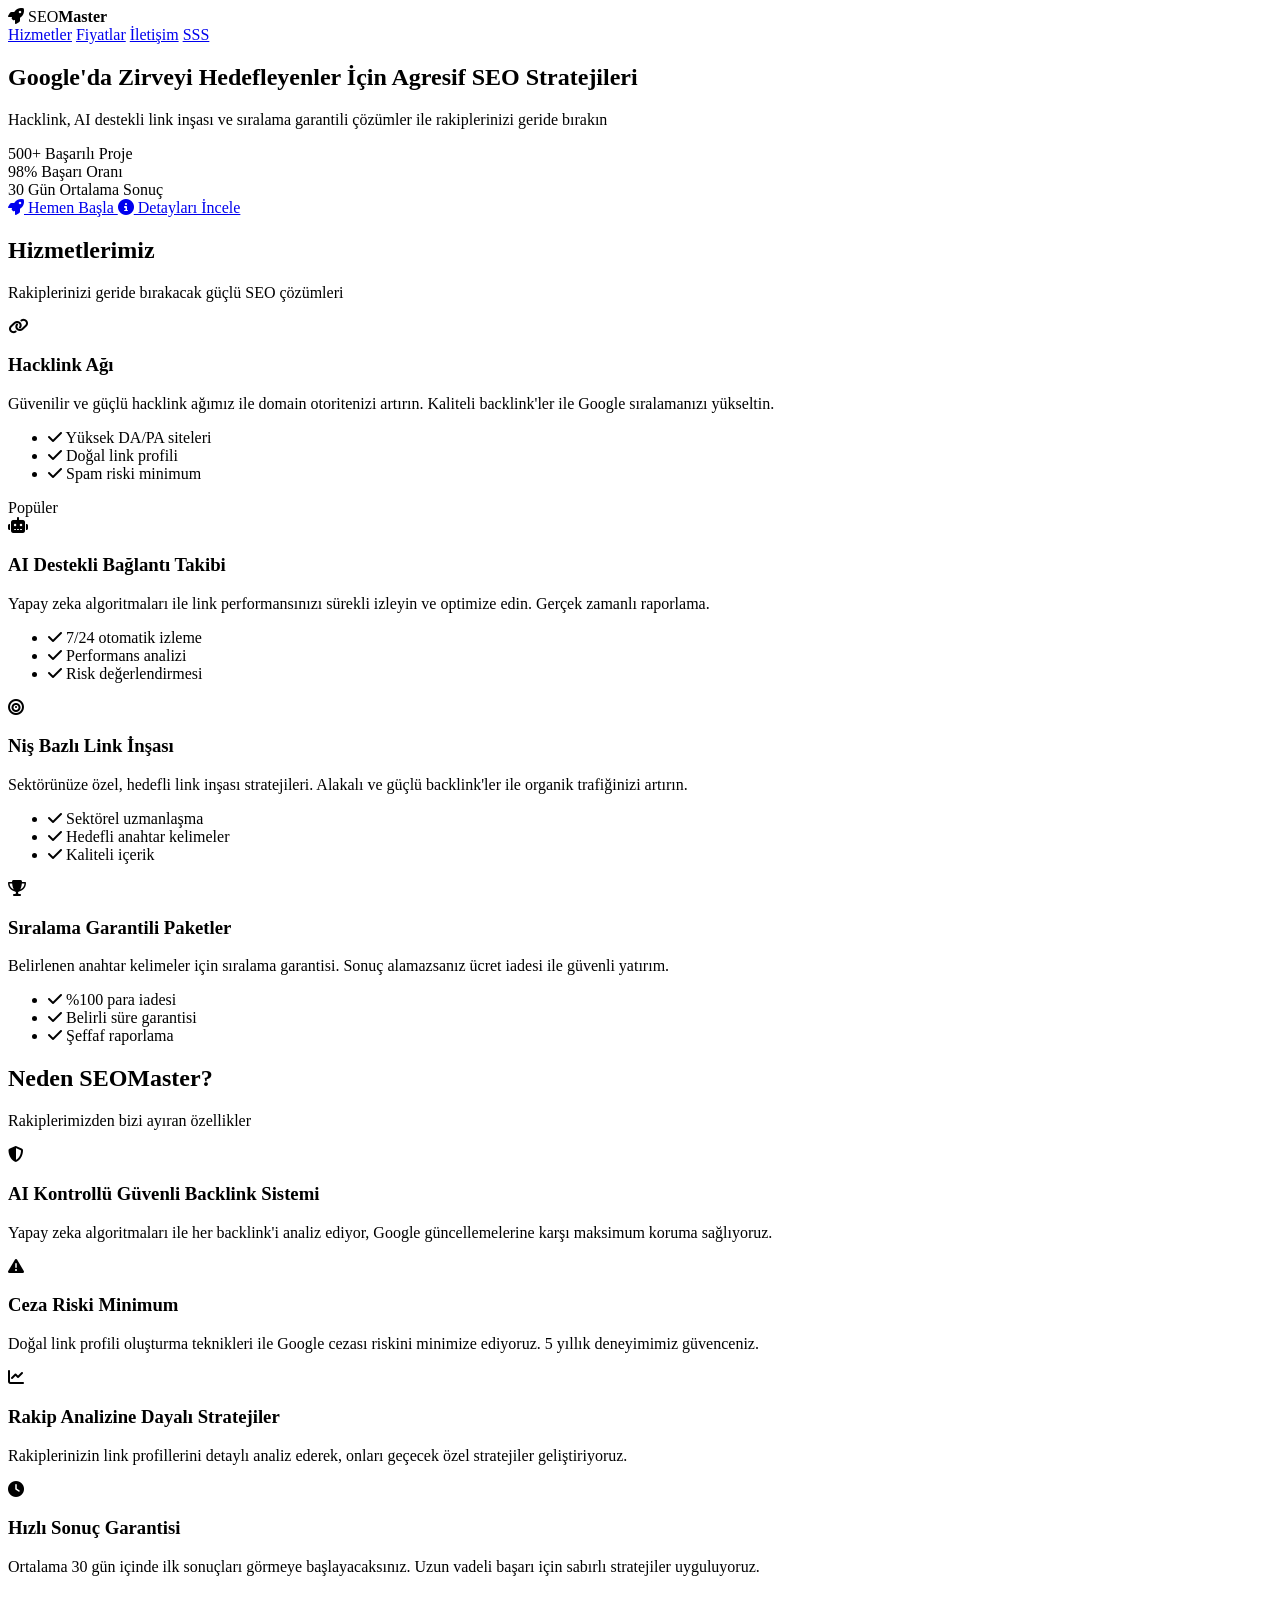
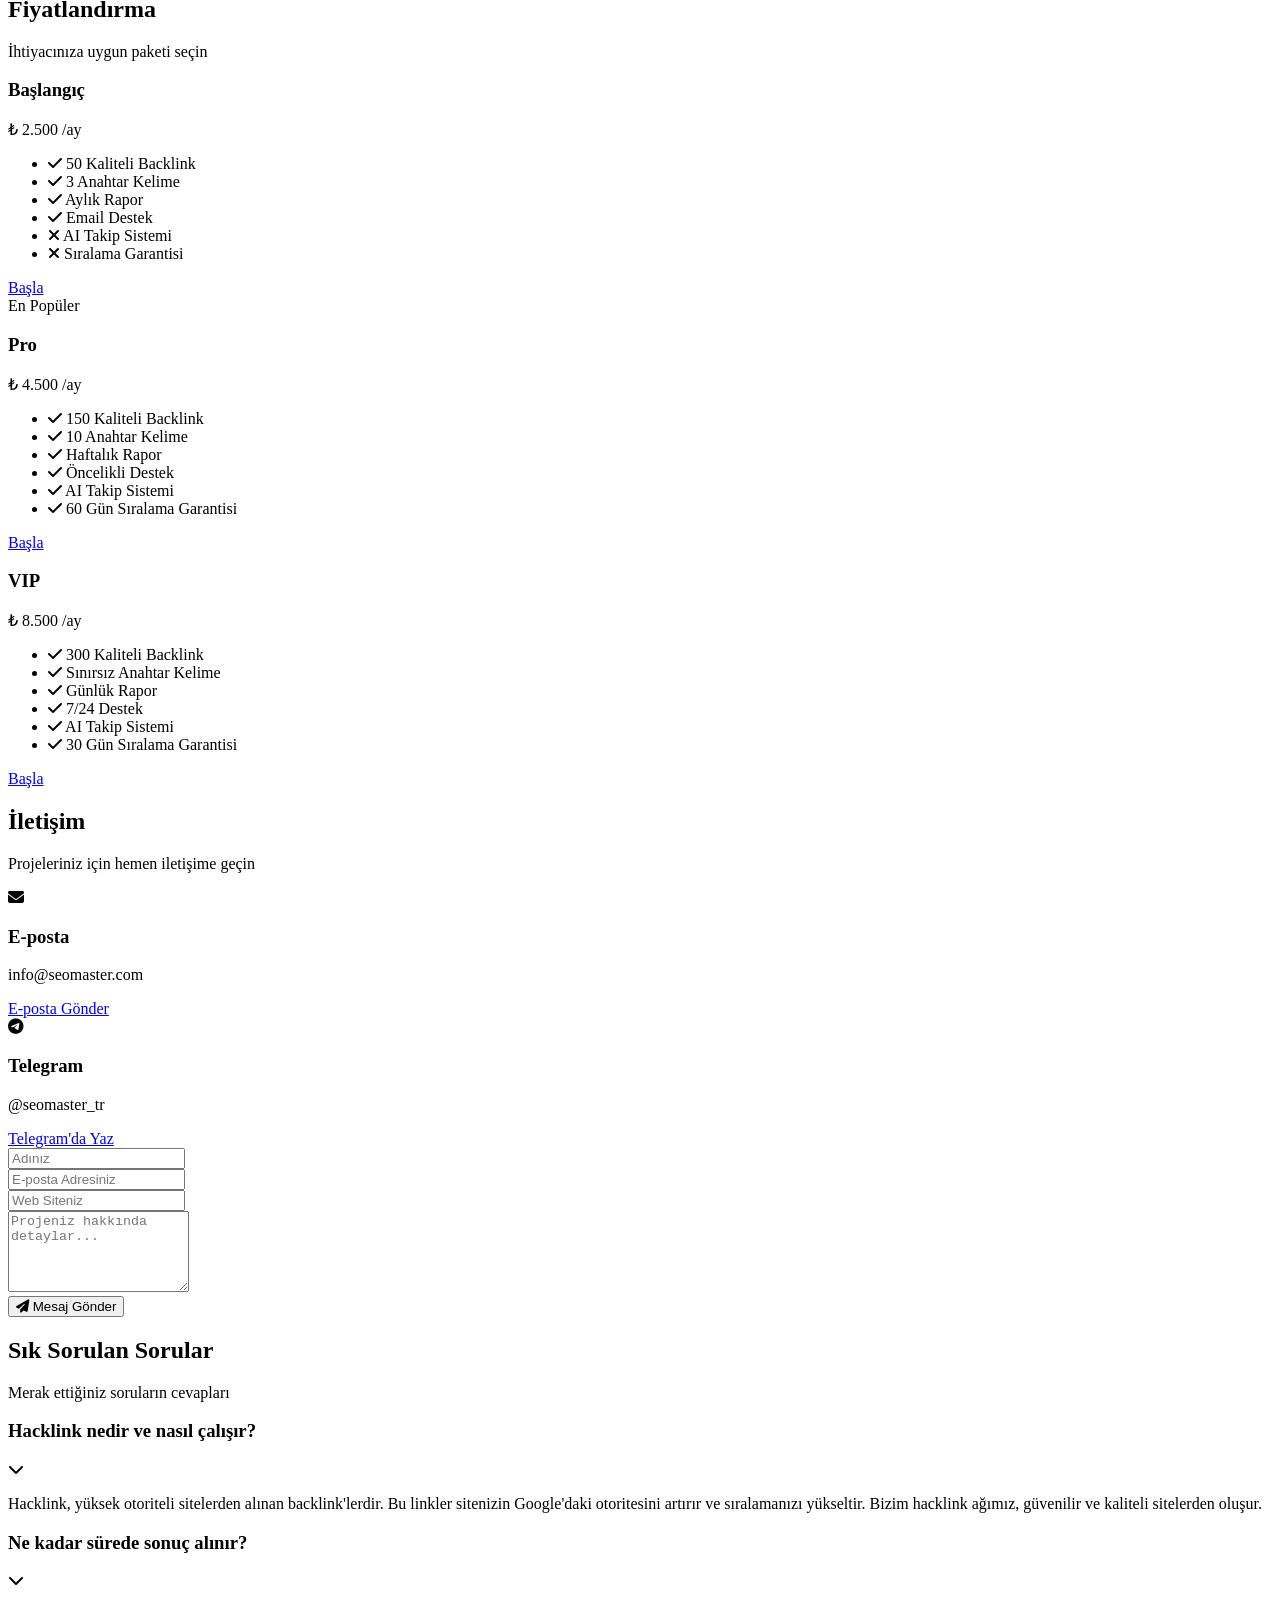
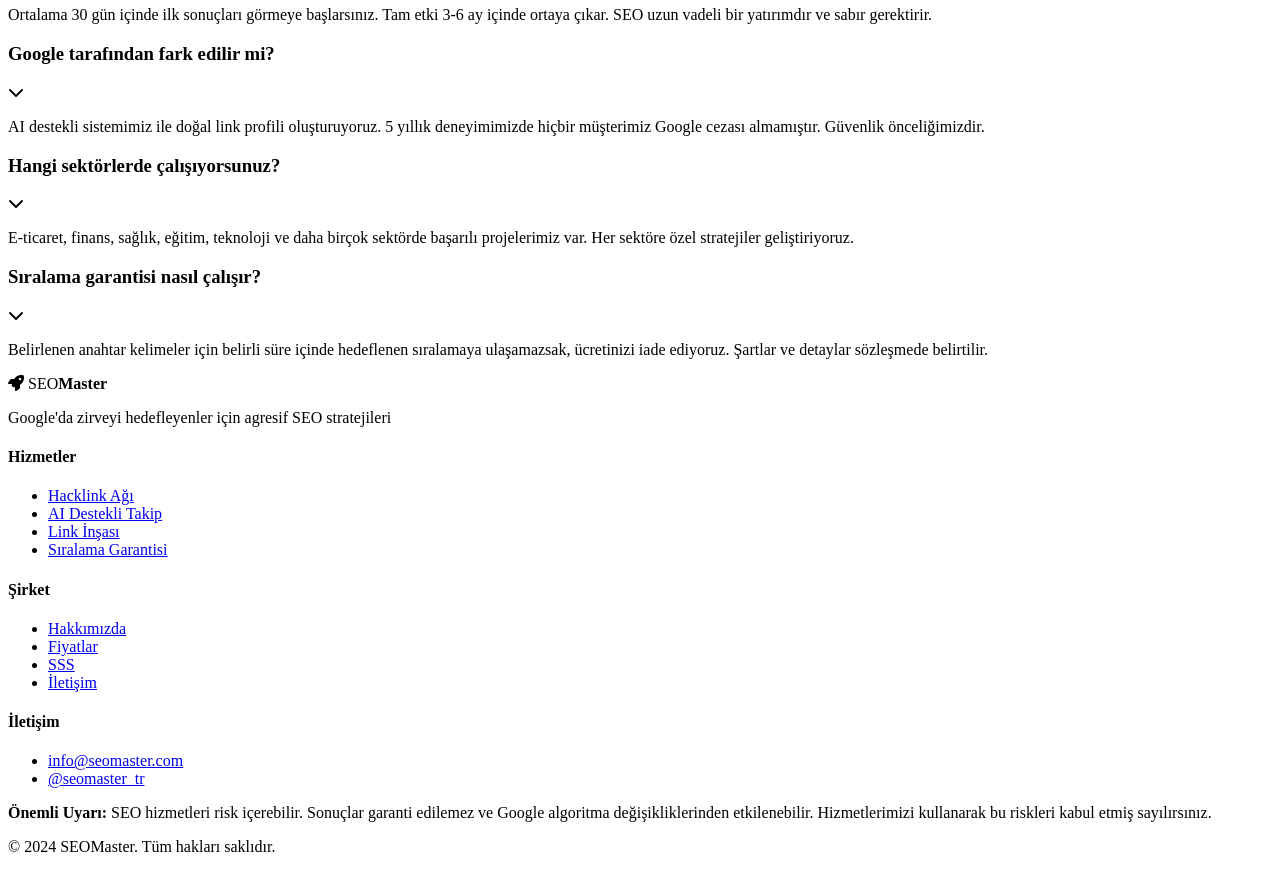
==== index.html @ b84c2189 "Rename index (8).html to index.html" ====
<!DOCTYPE html>
<html lang="tr">
<head>
    <meta charset="UTF-8">
    <meta name="viewport" content="width=device-width, initial-scale=1.0">
    <title>Agresif SEO Stratejileri | Hacklink ve AI Destekli Link İnşası</title>
    <meta name="description" content="Google'da zirveyi hedefleyenler için agresif SEO stratejileri. Hacklink, AI destekli link inşası ve sıralama garantili çözümler.">
    
    <!-- Google Fonts -->
    <link rel="preconnect" href="https://fonts.googleapis.com">
    <link rel="preconnect" href="https://fonts.gstatic.com" crossorigin>
    <link href="https://fonts.googleapis.com/css2?family=Inter:wght@300;400;500;600;700&family=Poppins:wght@400;500;600;700;800&display=swap" rel="stylesheet">
    
    <!-- Font Awesome Icons -->
    <link rel="stylesheet" href="https://cdnjs.cloudflare.com/ajax/libs/font-awesome/6.4.0/css/all.min.css">
    
    <link rel="stylesheet" href="styles.css">
</head>
<body>
    <!-- Navigation -->
    <nav class="navbar">
        <div class="container">
            <div class="nav-brand">
                <i class="fas fa-rocket"></i>
                <span>SEO<strong>Master</strong></span>
            </div>
            <div class="nav-menu">
                <a href="#hizmetler">Hizmetler</a>
                <a href="#fiyatlandirma">Fiyatlar</a>
                <a href="#iletisim">İletişim</a>
                <a href="#sss">SSS</a>
            </div>
            <div class="nav-toggle">
                <span></span>
                <span></span>
                <span></span>
            </div>
        </div>
    </nav>

    <!-- Hero Section -->
    <section class="hero" id="hero">
        <div class="hero-background">
            <div class="gradient-overlay"></div>
            <div class="particles"></div>
        </div>
        <div class="container">
            <div class="hero-content">
                <h1 class="hero-title">
                    Google'da Zirveyi Hedefleyenler İçin 
                    <span class="highlight">Agresif SEO Stratejileri</span>
                </h1>
                <p class="hero-subtitle">
                    Hacklink, AI destekli link inşası ve sıralama garantili çözümler ile rakiplerinizi geride bırakın
                </p>
                <div class="hero-stats">
                    <div class="stat">
                        <span class="stat-number">500+</span>
                        <span class="stat-label">Başarılı Proje</span>
                    </div>
                    <div class="stat">
                        <span class="stat-number">98%</span>
                        <span class="stat-label">Başarı Oranı</span>
                    </div>
                    <div class="stat">
                        <span class="stat-number">30 Gün</span>
                        <span class="stat-label">Ortalama Sonuç</span>
                    </div>
                </div>
                <div class="hero-buttons">
                    <a href="#iletisim" class="btn btn-primary">
                        <i class="fas fa-rocket"></i>
                        Hemen Başla
                    </a>
                    <a href="#hizmetler" class="btn btn-secondary">
                        <i class="fas fa-info-circle"></i>
                        Detayları İncele
                    </a>
                </div>
            </div>
        </div>
        <div class="scroll-indicator">
            <div class="scroll-arrow"></div>
        </div>
    </section>

    <!-- Hizmetler Section -->
    <section class="services" id="hizmetler">
        <div class="container">
            <div class="section-header">
                <h2>Hizmetlerimiz</h2>
                <p>Rakiplerinizi geride bırakacak güçlü SEO çözümleri</p>
            </div>
            <div class="services-grid">
                <div class="service-card">
                    <div class="service-icon">
                        <i class="fas fa-link"></i>
                    </div>
                    <h3>Hacklink Ağı</h3>
                    <p>Güvenilir ve güçlü hacklink ağımız ile domain otoritenizi artırın. Kaliteli backlink'ler ile Google sıralamanızı yükseltin.</p>
                    <ul class="service-features">
                        <li><i class="fas fa-check"></i> Yüksek DA/PA siteleri</li>
                        <li><i class="fas fa-check"></i> Doğal link profili</li>
                        <li><i class="fas fa-check"></i> Spam riski minimum</li>
                    </ul>
                </div>
                
                <div class="service-card featured">
                    <div class="service-badge">Popüler</div>
                    <div class="service-icon">
                        <i class="fas fa-robot"></i>
                    </div>
                    <h3>AI Destekli Bağlantı Takibi</h3>
                    <p>Yapay zeka algoritmaları ile link performansınızı sürekli izleyin ve optimize edin. Gerçek zamanlı raporlama.</p>
                    <ul class="service-features">
                        <li><i class="fas fa-check"></i> 7/24 otomatik izleme</li>
                        <li><i class="fas fa-check"></i> Performans analizi</li>
                        <li><i class="fas fa-check"></i> Risk değerlendirmesi</li>
                    </ul>
                </div>
                
                <div class="service-card">
                    <div class="service-icon">
                        <i class="fas fa-bullseye"></i>
                    </div>
                    <h3>Niş Bazlı Link İnşası</h3>
                    <p>Sektörünüze özel, hedefli link inşası stratejileri. Alakalı ve güçlü backlink'ler ile organik trafiğinizi artırın.</p>
                    <ul class="service-features">
                        <li><i class="fas fa-check"></i> Sektörel uzmanlaşma</li>
                        <li><i class="fas fa-check"></i> Hedefli anahtar kelimeler</li>
                        <li><i class="fas fa-check"></i> Kaliteli içerik</li>
                    </ul>
                </div>
                
                <div class="service-card">
                    <div class="service-icon">
                        <i class="fas fa-trophy"></i>
                    </div>
                    <h3>Sıralama Garantili Paketler</h3>
                    <p>Belirlenen anahtar kelimeler için sıralama garantisi. Sonuç alamazsanız ücret iadesi ile güvenli yatırım.</p>
                    <ul class="service-features">
                        <li><i class="fas fa-check"></i> %100 para iadesi</li>
                        <li><i class="fas fa-check"></i> Belirli süre garantisi</li>
                        <li><i class="fas fa-check"></i> Şeffaf raporlama</li>
                    </ul>
                </div>
            </div>
        </div>
    </section>

    <!-- Neden Biz Section -->
    <section class="why-us" id="neden-biz">
        <div class="container">
            <div class="section-header">
                <h2>Neden SEOMaster?</h2>
                <p>Rakiplerimizden bizi ayıran özellikler</p>
            </div>
            <div class="features-grid">
                <div class="feature-item">
                    <div class="feature-icon">
                        <i class="fas fa-shield-alt"></i>
                    </div>
                    <h3>AI Kontrollü Güvenli Backlink Sistemi</h3>
                    <p>Yapay zeka algoritmaları ile her backlink'i analiz ediyor, Google güncellemelerine karşı maksimum koruma sağlıyoruz.</p>
                </div>
                
                <div class="feature-item">
                    <div class="feature-icon">
                        <i class="fas fa-exclamation-triangle"></i>
                    </div>
                    <h3>Ceza Riski Minimum</h3>
                    <p>Doğal link profili oluşturma teknikleri ile Google cezası riskini minimize ediyoruz. 5 yıllık deneyimimiz güvenceniz.</p>
                </div>
                
                <div class="feature-item">
                    <div class="feature-icon">
                        <i class="fas fa-chart-line"></i>
                    </div>
                    <h3>Rakip Analizine Dayalı Stratejiler</h3>
                    <p>Rakiplerinizin link profillerini detaylı analiz ederek, onları geçecek özel stratejiler geliştiriyoruz.</p>
                </div>
                
                <div class="feature-item">
                    <div class="feature-icon">
                        <i class="fas fa-clock"></i>
                    </div>
                    <h3>Hızlı Sonuç Garantisi</h3>
                    <p>Ortalama 30 gün içinde ilk sonuçları görmeye başlayacaksınız. Uzun vadeli başarı için sabırlı stratejiler uyguluyoruz.</p>
                </div>
            </div>
        </div>
    </section>

    <!-- Fiyatlandırma Section -->
    <section class="pricing" id="fiyatlandirma">
        <div class="container">
            <div class="section-header">
                <h2>Fiyatlandırma</h2>
                <p>İhtiyacınıza uygun paketi seçin</p>
            </div>
            <div class="pricing-grid">
                <div class="pricing-card">
                    <div class="pricing-header">
                        <h3>Başlangıç</h3>
                        <div class="price">
                            <span class="currency">₺</span>
                            <span class="amount">2.500</span>
                            <span class="period">/ay</span>
                        </div>
                    </div>
                    <ul class="pricing-features">
                        <li><i class="fas fa-check"></i> 50 Kaliteli Backlink</li>
                        <li><i class="fas fa-check"></i> 3 Anahtar Kelime</li>
                        <li><i class="fas fa-check"></i> Aylık Rapor</li>
                        <li><i class="fas fa-check"></i> Email Destek</li>
                        <li><i class="fas fa-times"></i> AI Takip Sistemi</li>
                        <li><i class="fas fa-times"></i> Sıralama Garantisi</li>
                    </ul>
                    <a href="#iletisim" class="btn btn-outline">Başla</a>
                </div>
                
                <div class="pricing-card popular">
                    <div class="pricing-badge">En Popüler</div>
                    <div class="pricing-header">
                        <h3>Pro</h3>
                        <div class="price">
                            <span class="currency">₺</span>
                            <span class="amount">4.500</span>
                            <span class="period">/ay</span>
                        </div>
                    </div>
                    <ul class="pricing-features">
                        <li><i class="fas fa-check"></i> 150 Kaliteli Backlink</li>
                        <li><i class="fas fa-check"></i> 10 Anahtar Kelime</li>
                        <li><i class="fas fa-check"></i> Haftalık Rapor</li>
                        <li><i class="fas fa-check"></i> Öncelikli Destek</li>
                        <li><i class="fas fa-check"></i> AI Takip Sistemi</li>
                        <li><i class="fas fa-check"></i> 60 Gün Sıralama Garantisi</li>
                    </ul>
                    <a href="#iletisim" class="btn btn-primary">Başla</a>
                </div>
                
                <div class="pricing-card">
                    <div class="pricing-header">
                        <h3>VIP</h3>
                        <div class="price">
                            <span class="currency">₺</span>
                            <span class="amount">8.500</span>
                            <span class="period">/ay</span>
                        </div>
                    </div>
                    <ul class="pricing-features">
                        <li><i class="fas fa-check"></i> 300 Kaliteli Backlink</li>
                        <li><i class="fas fa-check"></i> Sınırsız Anahtar Kelime</li>
                        <li><i class="fas fa-check"></i> Günlük Rapor</li>
                        <li><i class="fas fa-check"></i> 7/24 Destek</li>
                        <li><i class="fas fa-check"></i> AI Takip Sistemi</li>
                        <li><i class="fas fa-check"></i> 30 Gün Sıralama Garantisi</li>
                    </ul>
                    <a href="#iletisim" class="btn btn-outline">Başla</a>
                </div>
            </div>
        </div>
    </section>

    <!-- İletişim Section -->
    <section class="contact" id="iletisim">
        <div class="container">
            <div class="section-header">
                <h2>İletişim</h2>
                <p>Projeleriniz için hemen iletişime geçin</p>
            </div>
            <div class="contact-content">
                <div class="contact-info">
                    <div class="contact-item">
                        <div class="contact-icon">
                            <i class="fas fa-envelope"></i>
                        </div>
                        <div class="contact-details">
                            <h3>E-posta</h3>
                            <p>info@seomaster.com</p>
                            <a href="mailto:info@seomaster.com" class="contact-link">E-posta Gönder</a>
                        </div>
                    </div>
                    
                    <div class="contact-item">
                        <div class="contact-icon">
                            <i class="fab fa-telegram"></i>
                        </div>
                        <div class="contact-details">
                            <h3>Telegram</h3>
                            <p>@seomaster_tr</p>
                            <a href="https://t.me/seomaster_tr" class="contact-link" target="_blank">Telegram'da Yaz</a>
                        </div>
                    </div>
                </div>
                
                <div class="contact-form">
                    <form class="form">
                        <div class="form-group">
                            <input type="text" placeholder="Adınız" required>
                        </div>
                        <div class="form-group">
                            <input type="email" placeholder="E-posta Adresiniz" required>
                        </div>
                        <div class="form-group">
                            <input type="url" placeholder="Web Siteniz">
                        </div>
                        <div class="form-group">
                            <textarea placeholder="Projeniz hakkında detaylar..." rows="5" required></textarea>
                        </div>
                        <button type="submit" class="btn btn-primary">
                            <i class="fas fa-paper-plane"></i>
                            Mesaj Gönder
                        </button>
                    </form>
                </div>
            </div>
        </div>
    </section>

    <!-- SSS Section -->
    <section class="faq" id="sss">
        <div class="container">
            <div class="section-header">
                <h2>Sık Sorulan Sorular</h2>
                <p>Merak ettiğiniz soruların cevapları</p>
            </div>
            <div class="faq-list">
                <div class="faq-item">
                    <div class="faq-question">
                        <h3>Hacklink nedir ve nasıl çalışır?</h3>
                        <i class="fas fa-chevron-down"></i>
                    </div>
                    <div class="faq-answer">
                        <p>Hacklink, yüksek otoriteli sitelerden alınan backlink'lerdir. Bu linkler sitenizin Google'daki otoritesini artırır ve sıralamanızı yükseltir. Bizim hacklink ağımız, güvenilir ve kaliteli sitelerden oluşur.</p>
                    </div>
                </div>
                
                <div class="faq-item">
                    <div class="faq-question">
                        <h3>Ne kadar sürede sonuç alınır?</h3>
                        <i class="fas fa-chevron-down"></i>
                    </div>
                    <div class="faq-answer">
                        <p>Ortalama 30 gün içinde ilk sonuçları görmeye başlarsınız. Tam etki 3-6 ay içinde ortaya çıkar. SEO uzun vadeli bir yatırımdır ve sabır gerektirir.</p>
                    </div>
                </div>
                
                <div class="faq-item">
                    <div class="faq-question">
                        <h3>Google tarafından fark edilir mi?</h3>
                        <i class="fas fa-chevron-down"></i>
                    </div>
                    <div class="faq-answer">
                        <p>AI destekli sistemimiz ile doğal link profili oluşturuyoruz. 5 yıllık deneyimimizde hiçbir müşterimiz Google cezası almamıştır. Güvenlik önceliğimizdir.</p>
                    </div>
                </div>
                
                <div class="faq-item">
                    <div class="faq-question">
                        <h3>Hangi sektörlerde çalışıyorsunuz?</h3>
                        <i class="fas fa-chevron-down"></i>
                    </div>
                    <div class="faq-answer">
                        <p>E-ticaret, finans, sağlık, eğitim, teknoloji ve daha birçok sektörde başarılı projelerimiz var. Her sektöre özel stratejiler geliştiriyoruz.</p>
                    </div>
                </div>
                
                <div class="faq-item">
                    <div class="faq-question">
                        <h3>Sıralama garantisi nasıl çalışır?</h3>
                        <i class="fas fa-chevron-down"></i>
                    </div>
                    <div class="faq-answer">
                        <p>Belirlenen anahtar kelimeler için belirli süre içinde hedeflenen sıralamaya ulaşamazsak, ücretinizi iade ediyoruz. Şartlar ve detaylar sözleşmede belirtilir.</p>
                    </div>
                </div>
            </div>
        </div>
    </section>

    <!-- Footer -->
    <footer class="footer">
        <div class="container">
            <div class="footer-content">
                <div class="footer-brand">
                    <div class="nav-brand">
                        <i class="fas fa-rocket"></i>
                        <span>SEO<strong>Master</strong></span>
                    </div>
                    <p>Google'da zirveyi hedefleyenler için agresif SEO stratejileri</p>
                </div>
                
                <div class="footer-links">
                    <div class="footer-column">
                        <h4>Hizmetler</h4>
                        <ul>
                            <li><a href="#hizmetler">Hacklink Ağı</a></li>
                            <li><a href="#hizmetler">AI Destekli Takip</a></li>
                            <li><a href="#hizmetler">Link İnşası</a></li>
                            <li><a href="#hizmetler">Sıralama Garantisi</a></li>
                        </ul>
                    </div>
                    
                    <div class="footer-column">
                        <h4>Şirket</h4>
                        <ul>
                            <li><a href="#neden-biz">Hakkımızda</a></li>
                            <li><a href="#fiyatlandirma">Fiyatlar</a></li>
                            <li><a href="#sss">SSS</a></li>
                            <li><a href="#iletisim">İletişim</a></li>
                        </ul>
                    </div>
                    
                    <div class="footer-column">
                        <h4>İletişim</h4>
                        <ul>
                            <li><a href="mailto:info@seomaster.com">info@seomaster.com</a></li>
                            <li><a href="https://t.me/seomaster_tr">@seomaster_tr</a></li>
                        </ul>
                    </div>
                </div>
            </div>
            
            <div class="footer-bottom">
                <div class="footer-disclaimer">
                    <p><strong>Önemli Uyarı:</strong> SEO hizmetleri risk içerebilir. Sonuçlar garanti edilemez ve Google algoritma değişikliklerinden etkilenebilir. Hizmetlerimizi kullanarak bu riskleri kabul etmiş sayılırsınız.</p>
                </div>
                <div class="footer-copyright">
                    <p>&copy; 2024 SEOMaster. Tüm hakları saklıdır.</p>
                </div>
            </div>
        </div>
    </footer>

    <script src="script.js"></script>
</body>
</html>
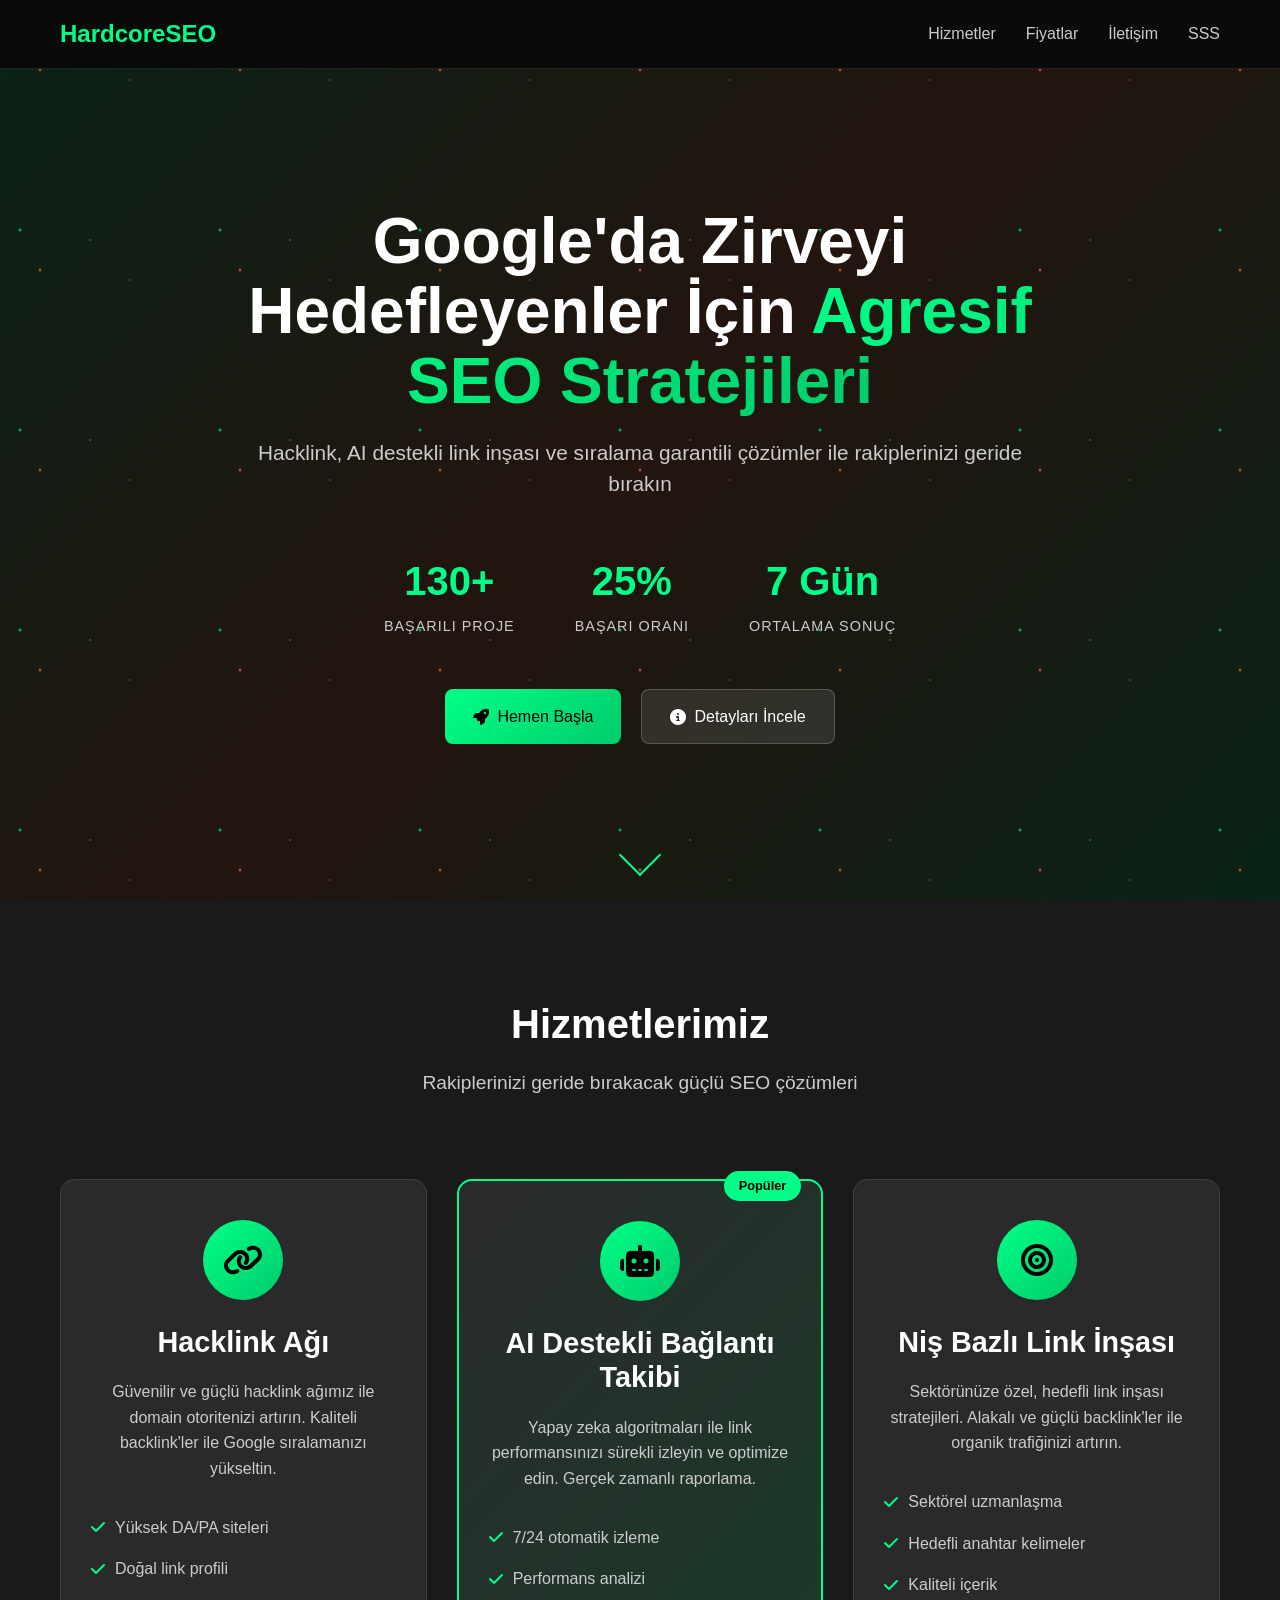
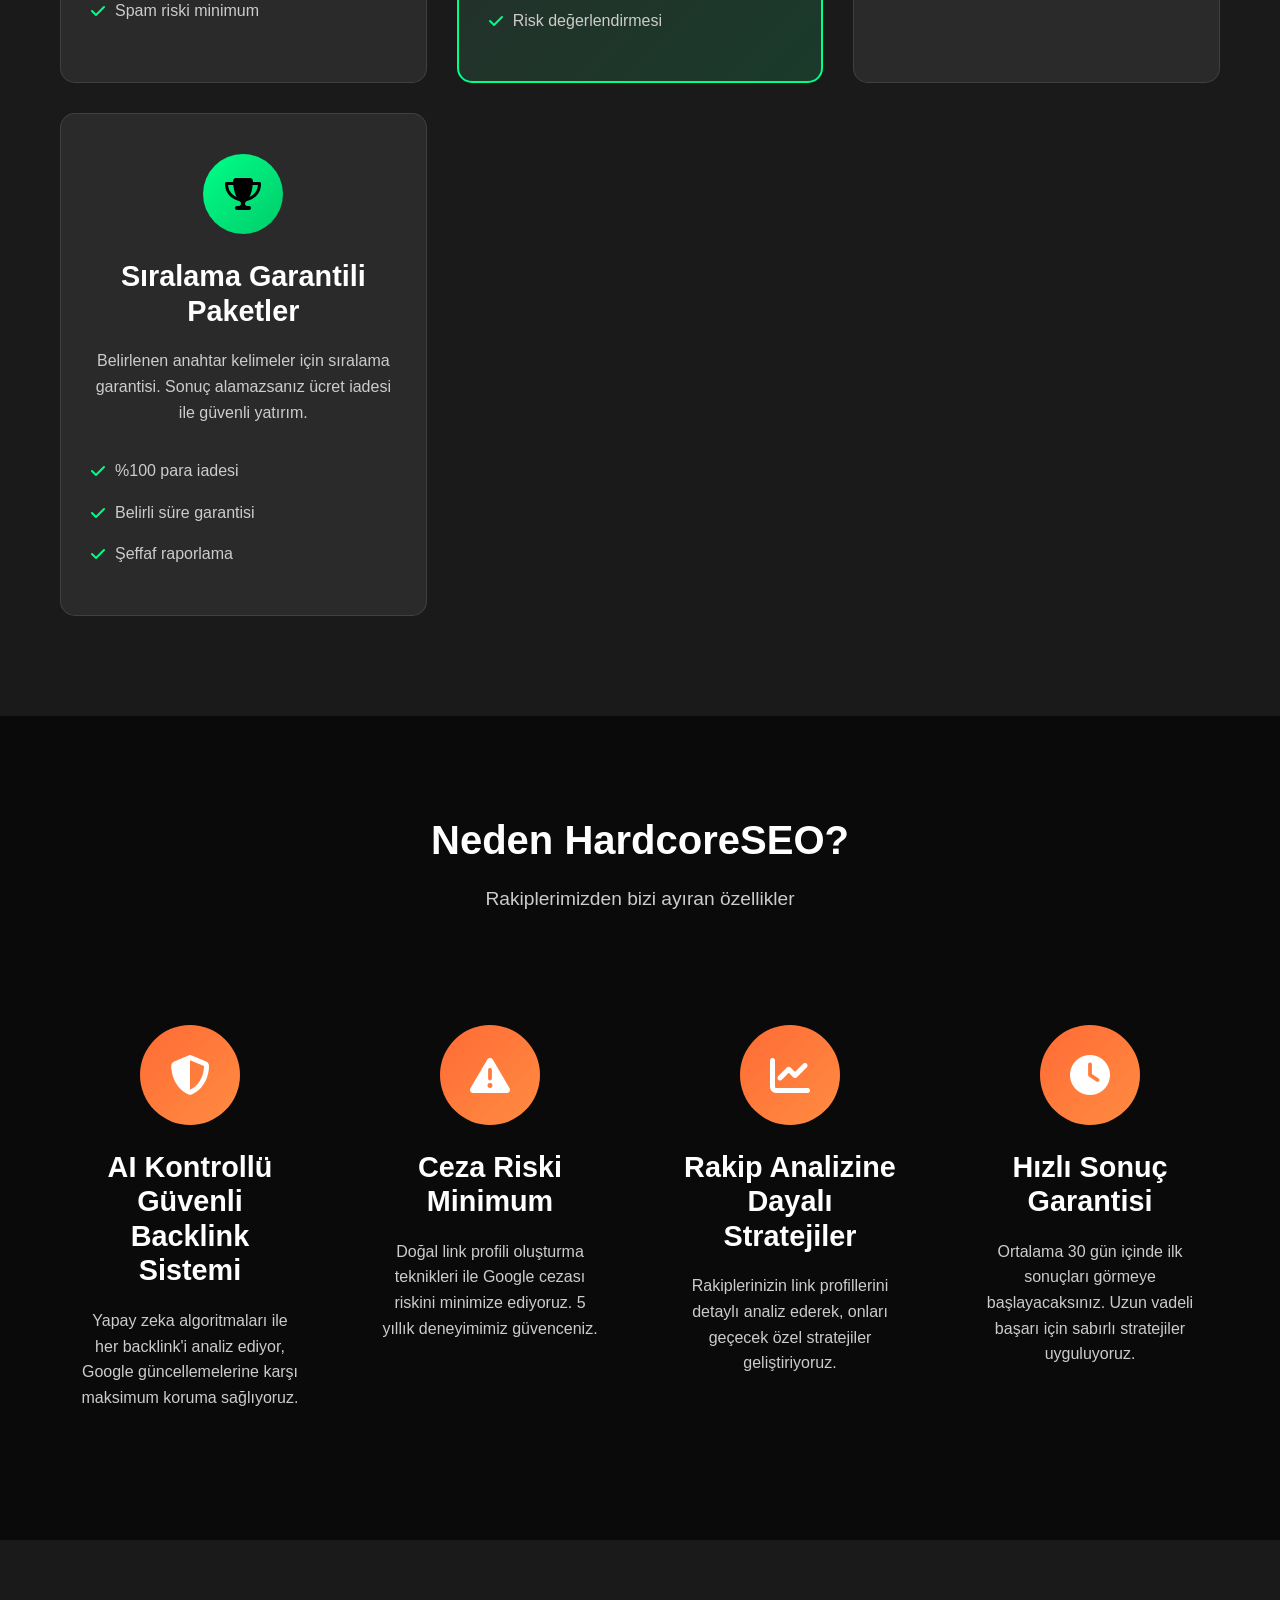
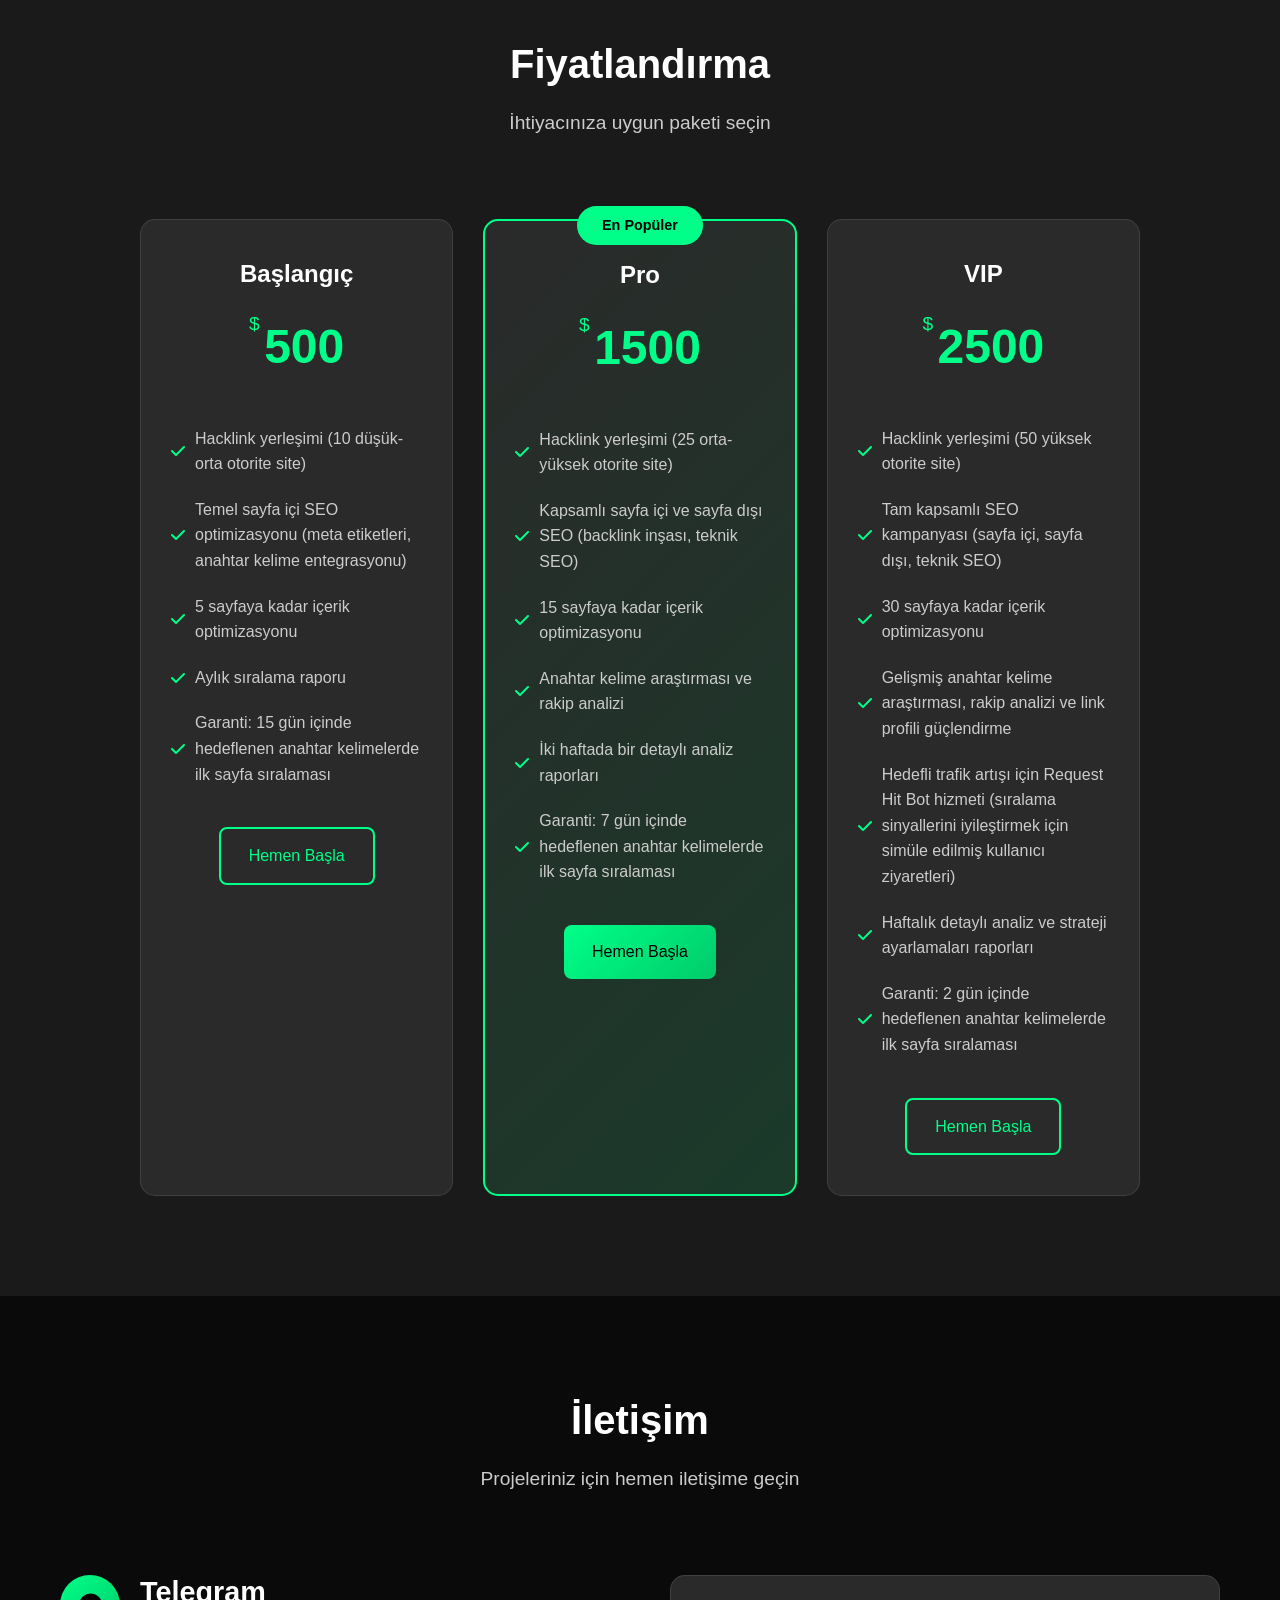
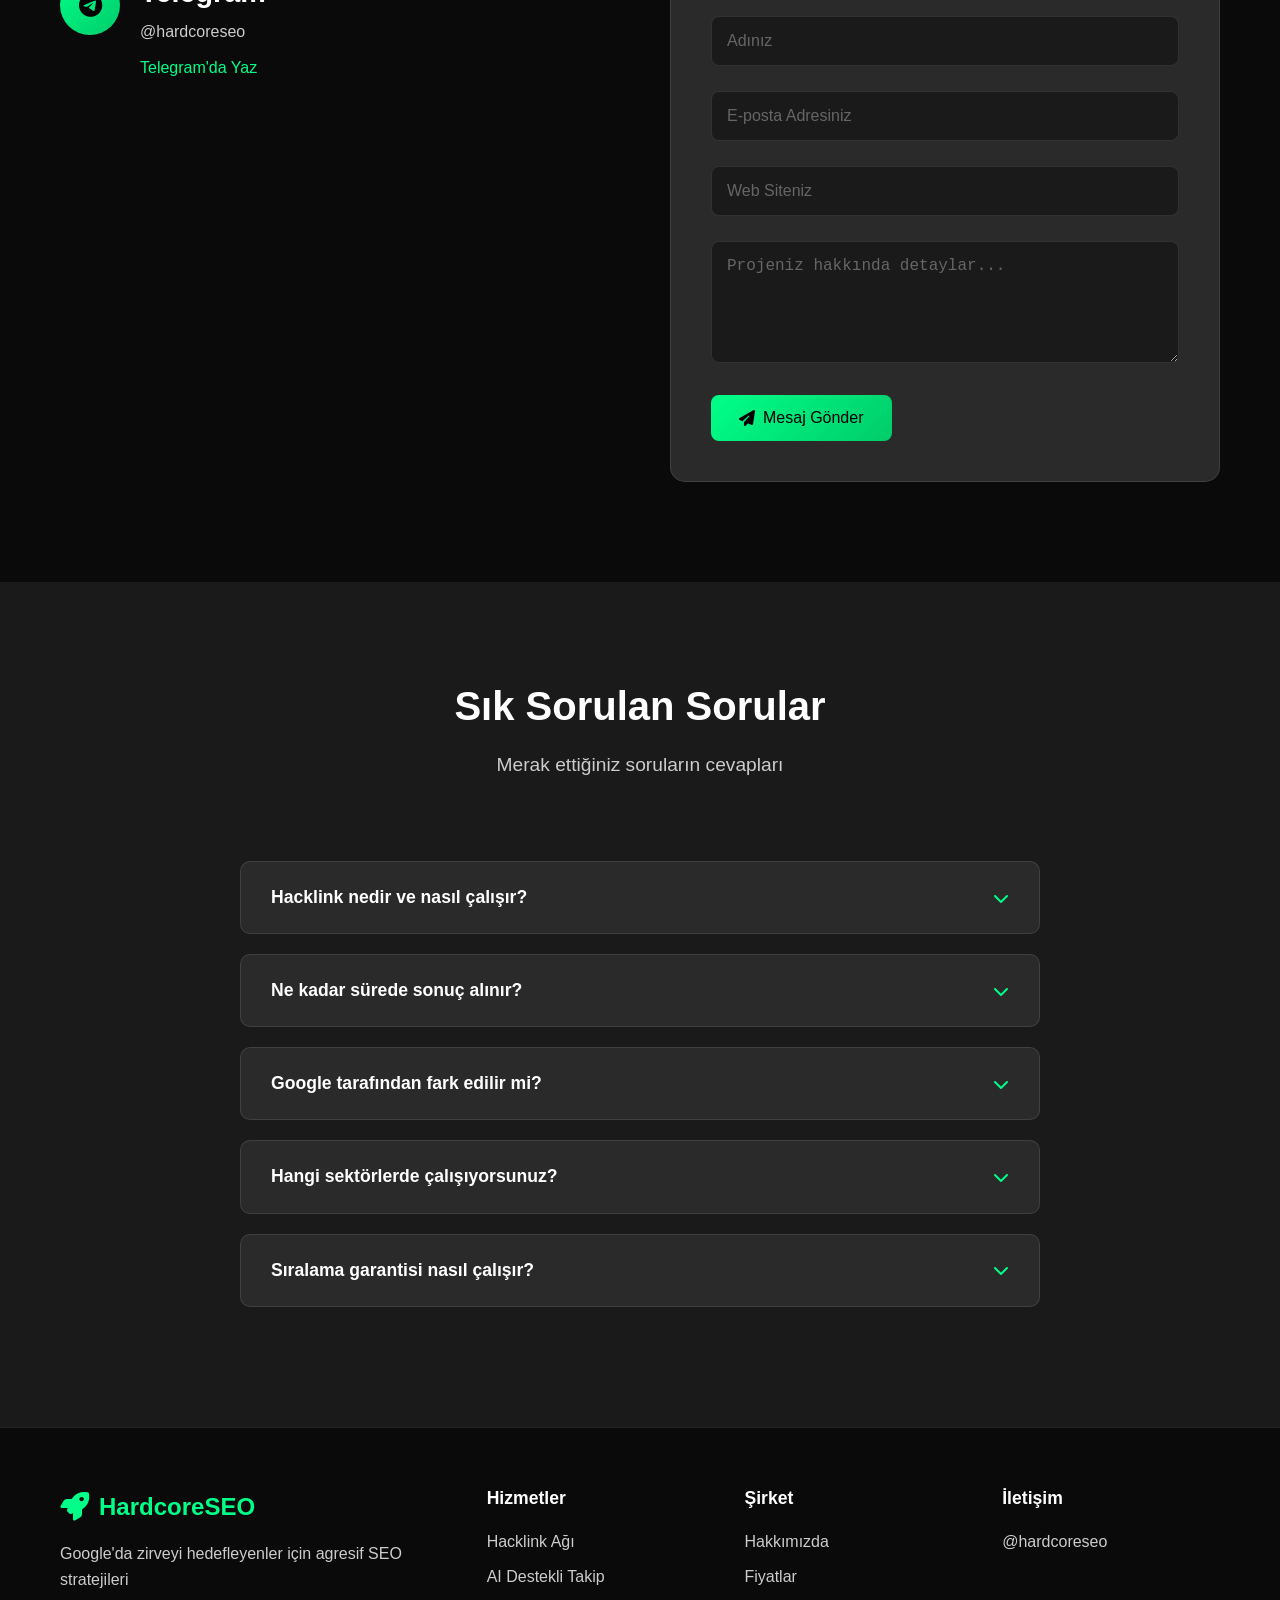
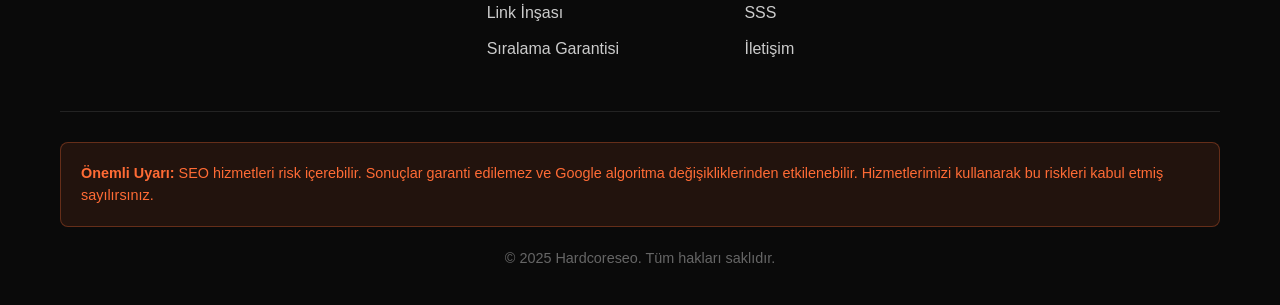
==== commit e3b6efef: "Update index.html" ====
--- a/index.html
+++ b/index.html
@@ -21,8 +21,7 @@
     <nav class="navbar">
         <div class="container">
             <div class="nav-brand">
-                <i class="fas fa-rocket"></i>
-                <span>SEO<strong>Master</strong></span>
+                <span>Hardcore<strong>SEO</strong></span>
             </div>
             <div class="nav-menu">
                 <a href="#hizmetler">Hizmetler</a>
@@ -152,7 +151,7 @@
     <section class="why-us" id="neden-biz">
         <div class="container">
             <div class="section-header">
-                <h2>Neden SEOMaster?</h2>
+                <h2>Neden HardcoreSEO?</h2>
                 <p>Rakiplerimizden bizi ayıran özellikler</p>
             </div>
             <div class="features-grid">
@@ -203,20 +202,19 @@
                     <div class="pricing-header">
                         <h3>Başlangıç</h3>
                         <div class="price">
-                            <span class="currency">₺</span>
-                            <span class="amount">2.500</span>
-                            <span class="period">/ay</span>
+                            <span class="currency">$</span>
+                            <span class="amount">500</span>
+                            <span class="period"></span>
                         </div>
                     </div>
                     <ul class="pricing-features">
-                        <li><i class="fas fa-check"></i> 50 Kaliteli Backlink</li>
-                        <li><i class="fas fa-check"></i> 3 Anahtar Kelime</li>
-                        <li><i class="fas fa-check"></i> Aylık Rapor</li>
-                        <li><i class="fas fa-check"></i> Email Destek</li>
-                        <li><i class="fas fa-times"></i> AI Takip Sistemi</li>
-                        <li><i class="fas fa-times"></i> Sıralama Garantisi</li>
-                    </ul>
-                    <a href="#iletisim" class="btn btn-outline">Başla</a>
+                        <li><i class="fas fa-check"></i> Hacklink yerleşimi (10 düşük-orta otorite site)</li>
+                        <li><i class="fas fa-check"></i> Temel sayfa içi SEO optimizasyonu (meta etiketleri, anahtar kelime entegrasyonu)</li>
+                        <li><i class="fas fa-check"></i> 5 sayfaya kadar içerik optimizasyonu</li>
+                        <li><i class="fas fa-check"></i> Aylık sıralama raporu</li>
+                        <li><i class="fas fa-check"></i> Garanti: 15 gün içinde hedeflenen anahtar kelimelerde ilk sayfa sıralaması</li>
+                    </ul>
+                    <a href="#iletisim" class="btn btn-outline">Hemen Başla</a>
                 </div>
                 
                 <div class="pricing-card popular">
@@ -224,40 +222,41 @@
                     <div class="pricing-header">
                         <h3>Pro</h3>
                         <div class="price">
-                            <span class="currency">₺</span>
-                            <span class="amount">4.500</span>
-                            <span class="period">/ay</span>
+                            <span class="currency">$</span>
+                            <span class="amount">1500</span>
+                            <span class="period"></span>
                         </div>
                     </div>
                     <ul class="pricing-features">
-                        <li><i class="fas fa-check"></i> 150 Kaliteli Backlink</li>
-                        <li><i class="fas fa-check"></i> 10 Anahtar Kelime</li>
-                        <li><i class="fas fa-check"></i> Haftalık Rapor</li>
-                        <li><i class="fas fa-check"></i> Öncelikli Destek</li>
-                        <li><i class="fas fa-check"></i> AI Takip Sistemi</li>
-                        <li><i class="fas fa-check"></i> 60 Gün Sıralama Garantisi</li>
-                    </ul>
-                    <a href="#iletisim" class="btn btn-primary">Başla</a>
+                        <li><i class="fas fa-check"></i> Hacklink yerleşimi (25 orta-yüksek otorite site)</li>
+                        <li><i class="fas fa-check"></i> Kapsamlı sayfa içi ve sayfa dışı SEO (backlink inşası, teknik SEO)</li>
+                        <li><i class="fas fa-check"></i> 15 sayfaya kadar içerik optimizasyonu</li>
+                        <li><i class="fas fa-check"></i> Anahtar kelime araştırması ve rakip analizi</li>
+                        <li><i class="fas fa-check"></i> İki haftada bir detaylı analiz raporları</li>
+                        <li><i class="fas fa-check"></i> Garanti: 7 gün içinde hedeflenen anahtar kelimelerde ilk sayfa sıralaması</li>
+                    </ul>
+                    <a href="#iletisim" class="btn btn-primary">Hemen Başla</a>
                 </div>
                 
                 <div class="pricing-card">
                     <div class="pricing-header">
                         <h3>VIP</h3>
                         <div class="price">
-                            <span class="currency">₺</span>
-                            <span class="amount">8.500</span>
-                            <span class="period">/ay</span>
+                            <span class="currency">$</span>
+                            <span class="amount">2500</span>
+                            <span class="period"></span>
                         </div>
                     </div>
                     <ul class="pricing-features">
-                        <li><i class="fas fa-check"></i> 300 Kaliteli Backlink</li>
-                        <li><i class="fas fa-check"></i> Sınırsız Anahtar Kelime</li>
-                        <li><i class="fas fa-check"></i> Günlük Rapor</li>
-                        <li><i class="fas fa-check"></i> 7/24 Destek</li>
-                        <li><i class="fas fa-check"></i> AI Takip Sistemi</li>
-                        <li><i class="fas fa-check"></i> 30 Gün Sıralama Garantisi</li>
-                    </ul>
-                    <a href="#iletisim" class="btn btn-outline">Başla</a>
+                        <li><i class="fas fa-check"></i> Hacklink yerleşimi (50 yüksek otorite site)</li>
+                        <li><i class="fas fa-check"></i> Tam kapsamlı SEO kampanyası (sayfa içi, sayfa dışı, teknik SEO)</li>
+                        <li><i class="fas fa-check"></i> 30 sayfaya kadar içerik optimizasyonu</li>
+                        <li><i class="fas fa-check"></i> Gelişmiş anahtar kelime araştırması, rakip analizi ve link profili güçlendirme</li>
+                        <li><i class="fas fa-check"></i> Hedefli trafik artışı için Request Hit Bot hizmeti (sıralama sinyallerini iyileştirmek için simüle edilmiş kullanıcı ziyaretleri)</li>
+                        <li><i class="fas fa-check"></i> Haftalık detaylı analiz ve strateji ayarlamaları raporları</li>
+                        <li><i class="fas fa-check"></i> Garanti: 2 gün içinde hedeflenen anahtar kelimelerde ilk sayfa sıralaması</li>
+                    </ul>
+                    <a href="#iletisim" class="btn btn-outline">Hemen Başla</a>
                 </div>
             </div>
         </div>
@@ -272,16 +271,7 @@
             </div>
             <div class="contact-content">
                 <div class="contact-info">
-                    <div class="contact-item">
-                        <div class="contact-icon">
-                            <i class="fas fa-envelope"></i>
-                        </div>
-                        <div class="contact-details">
-                            <h3>E-posta</h3>
-                            <p>info@seomaster.com</p>
-                            <a href="mailto:info@seomaster.com" class="contact-link">E-posta Gönder</a>
-                        </div>
-                    </div>
+
                     
                     <div class="contact-item">
                         <div class="contact-icon">
@@ -289,8 +279,8 @@
                         </div>
                         <div class="contact-details">
                             <h3>Telegram</h3>
-                            <p>@seomaster_tr</p>
-                            <a href="https://t.me/seomaster_tr" class="contact-link" target="_blank">Telegram'da Yaz</a>
+                            <p>@hardcoreseo</p>
+                            <a href="https://t.me/hardcoreseo" class="contact-link" target="_blank">Telegram'da Yaz</a>
                         </div>
                     </div>
                 </div>
@@ -387,7 +377,7 @@
                 <div class="footer-brand">
                     <div class="nav-brand">
                         <i class="fas fa-rocket"></i>
-                        <span>SEO<strong>Master</strong></span>
+                        <span>Hardcore<strong>SEO</strong></span>
                     </div>
                     <p>Google'da zirveyi hedefleyenler için agresif SEO stratejileri</p>
                 </div>
@@ -416,8 +406,7 @@
                     <div class="footer-column">
                         <h4>İletişim</h4>
                         <ul>
-                            <li><a href="mailto:info@seomaster.com">info@seomaster.com</a></li>
-                            <li><a href="https://t.me/seomaster_tr">@seomaster_tr</a></li>
+                            <li><a href="https://t.me/hardcoreseo">@hardcoreseo</a></li>
                         </ul>
                     </div>
                 </div>
@@ -428,7 +417,7 @@
                     <p><strong>Önemli Uyarı:</strong> SEO hizmetleri risk içerebilir. Sonuçlar garanti edilemez ve Google algoritma değişikliklerinden etkilenebilir. Hizmetlerimizi kullanarak bu riskleri kabul etmiş sayılırsınız.</p>
                 </div>
                 <div class="footer-copyright">
-                    <p>&copy; 2024 SEOMaster. Tüm hakları saklıdır.</p>
+                    <p>&copy; 2025 Hardcoreseo. Tüm hakları saklıdır.</p>
                 </div>
             </div>
         </div>
--- a/styles.css
+++ b/styles.css
@@ -0,0 +1,892 @@
+/* Reset ve Base Styles */
+* {
+    margin: 0;
+    padding: 0;
+    box-sizing: border-box;
+}
+
+html {
+    scroll-behavior: smooth;
+}
+
+body {
+    font-family: 'Inter', sans-serif;
+    background-color: #0a0a0a;
+    color: #ffffff;
+    line-height: 1.6;
+    overflow-x: hidden;
+}
+
+.container {
+    max-width: 1200px;
+    margin: 0 auto;
+    padding: 0 20px;
+}
+
+/* Typography */
+h1, h2, h3, h4, h5, h6 {
+    font-family: 'Poppins', sans-serif;
+    font-weight: 600;
+    line-height: 1.2;
+}
+
+h1 { font-size: 3.5rem; }
+h2 { font-size: 2.5rem; }
+h3 { font-size: 1.8rem; }
+h4 { font-size: 1.4rem; }
+
+/* Buttons */
+.btn {
+    display: inline-flex;
+    align-items: center;
+    gap: 8px;
+    padding: 14px 28px;
+    border: none;
+    border-radius: 8px;
+    font-weight: 500;
+    text-decoration: none;
+    cursor: pointer;
+    transition: all 0.3s ease;
+    font-size: 16px;
+}
+
+.btn-primary {
+    background: linear-gradient(135deg, #00ff88, #00cc6a);
+    color: #000;
+}
+
+.btn-primary:hover {
+    transform: translateY(-2px);
+    box-shadow: 0 10px 25px rgba(0, 255, 136, 0.3);
+}
+
+.btn-secondary {
+    background: rgba(255, 255, 255, 0.1);
+    color: #fff;
+    border: 1px solid rgba(255, 255, 255, 0.2);
+}
+
+.btn-secondary:hover {
+    background: rgba(255, 255, 255, 0.2);
+    transform: translateY(-2px);
+}
+
+.btn-outline {
+    background: transparent;
+    color: #00ff88;
+    border: 2px solid #00ff88;
+}
+
+.btn-outline:hover {
+    background: #00ff88;
+    color: #000;
+    transform: translateY(-2px);
+}
+
+/* Navigation */
+.navbar {
+    position: fixed;
+    top: 0;
+    width: 100%;
+    background: rgba(10, 10, 10, 0.95);
+    backdrop-filter: blur(10px);
+    z-index: 1000;
+    padding: 15px 0;
+    border-bottom: 1px solid rgba(255, 255, 255, 0.1);
+}
+
+.navbar .container {
+    display: flex;
+    justify-content: space-between;
+    align-items: center;
+}
+
+.nav-brand {
+    display: flex;
+    align-items: center;
+    gap: 10px;
+    font-size: 1.5rem;
+    font-weight: 700;
+    color: #00ff88;
+}
+
+.nav-brand i {
+    font-size: 1.8rem;
+}
+
+.nav-menu {
+    display: flex;
+    gap: 30px;
+}
+
+.nav-menu a {
+    color: #cccccc;
+    text-decoration: none;
+    font-weight: 500;
+    transition: color 0.3s ease;
+}
+
+.nav-menu a:hover {
+    color: #00ff88;
+}
+
+.nav-toggle {
+    display: none;
+    flex-direction: column;
+    cursor: pointer;
+}
+
+.nav-toggle span {
+    width: 25px;
+    height: 3px;
+    background: #fff;
+    margin: 3px 0;
+    transition: 0.3s;
+}
+
+/* Hero Section */
+.hero {
+    position: relative;
+    min-height: 100vh;
+    display: flex;
+    align-items: center;
+    overflow: hidden;
+}
+
+.hero-background {
+    position: absolute;
+    top: 0;
+    left: 0;
+    width: 100%;
+    height: 100%;
+    z-index: -1;
+}
+
+.gradient-overlay {
+    position: absolute;
+    top: 0;
+    left: 0;
+    width: 100%;
+    height: 100%;
+    background: linear-gradient(135deg, 
+        rgba(0, 255, 136, 0.1) 0%, 
+        rgba(255, 107, 53, 0.1) 50%, 
+        rgba(0, 255, 136, 0.1) 100%);
+    animation: gradientShift 8s ease-in-out infinite;
+}
+
+@keyframes gradientShift {
+    0%, 100% { opacity: 0.1; }
+    50% { opacity: 0.2; }
+}
+
+.particles {
+    position: absolute;
+    width: 100%;
+    height: 100%;
+    background-image: 
+        radial-gradient(2px 2px at 20px 30px, #00ff88, transparent),
+        radial-gradient(2px 2px at 40px 70px, #ff6b35, transparent),
+        radial-gradient(1px 1px at 90px 40px, #00ff88, transparent),
+        radial-gradient(1px 1px at 130px 80px, #ff6b35, transparent);
+    background-repeat: repeat;
+    background-size: 200px 200px;
+    animation: particleFloat 20s linear infinite;
+}
+
+@keyframes particleFloat {
+    0% { transform: translateY(0px); }
+    100% { transform: translateY(-200px); }
+}
+
+.hero-content {
+    text-align: center;
+    max-width: 800px;
+    margin: 0 auto;
+    padding: 100px 0 50px;
+}
+
+.hero-title {
+    font-size: 4rem;
+    font-weight: 800;
+    margin-bottom: 20px;
+    line-height: 1.1;
+}
+
+.highlight {
+    background: linear-gradient(135deg, #00ff88, #00cc6a);
+    -webkit-background-clip: text;
+    -webkit-text-fill-color: transparent;
+    background-clip: text;
+}
+
+.hero-subtitle {
+    font-size: 1.3rem;
+    color: #cccccc;
+    margin-bottom: 40px;
+    line-height: 1.5;
+}
+
+.hero-stats {
+    display: flex;
+    justify-content: center;
+    gap: 60px;
+    margin: 50px 0;
+}
+
+.stat {
+    text-align: center;
+}
+
+.stat-number {
+    display: block;
+    font-size: 2.5rem;
+    font-weight: 700;
+    color: #00ff88;
+    font-family: 'Poppins', sans-serif;
+}
+
+.stat-label {
+    font-size: 0.9rem;
+    color: #cccccc;
+    text-transform: uppercase;
+    letter-spacing: 1px;
+}
+
+.hero-buttons {
+    display: flex;
+    gap: 20px;
+    justify-content: center;
+    margin-top: 40px;
+}
+
+.scroll-indicator {
+    position: absolute;
+    bottom: 30px;
+    left: 50%;
+    transform: translateX(-50%);
+}
+
+.scroll-arrow {
+    width: 30px;
+    height: 30px;
+    border: 2px solid #00ff88;
+    border-top: none;
+    border-left: none;
+    transform: rotate(45deg);
+    animation: bounce 2s infinite;
+}
+
+@keyframes bounce {
+    0%, 20%, 50%, 80%, 100% { transform: translateX(-50%) rotate(45deg) translateY(0); }
+    40% { transform: translateX(-50%) rotate(45deg) translateY(-10px); }
+    60% { transform: translateX(-50%) rotate(45deg) translateY(-5px); }
+}
+
+/* Section Styles */
+section {
+    padding: 100px 0;
+}
+
+.section-header {
+    text-align: center;
+    margin-bottom: 80px;
+}
+
+.section-header h2 {
+    margin-bottom: 20px;
+    color: #fff;
+}
+
+.section-header p {
+    font-size: 1.2rem;
+    color: #cccccc;
+    max-width: 600px;
+    margin: 0 auto;
+}
+
+/* Services Section */
+.services {
+    background: #1a1a1a;
+}
+
+.services-grid {
+    display: grid;
+    grid-template-columns: repeat(auto-fit, minmax(280px, 1fr));
+    gap: 30px;
+}
+
+.service-card {
+    background: #2a2a2a;
+    padding: 40px 30px;
+    border-radius: 15px;
+    text-align: center;
+    position: relative;
+    transition: all 0.3s ease;
+    border: 1px solid rgba(255, 255, 255, 0.1);
+}
+
+.service-card:hover {
+    transform: translateY(-10px);
+    box-shadow: 0 20px 40px rgba(0, 0, 0, 0.3);
+    border-color: #00ff88;
+}
+
+.service-card.featured {
+    border: 2px solid #00ff88;
+    background: linear-gradient(135deg, #2a2a2a, #1a3a2a);
+}
+
+.service-badge {
+    position: absolute;
+    top: -10px;
+    right: 20px;
+    background: #00ff88;
+    color: #000;
+    padding: 5px 15px;
+    border-radius: 20px;
+    font-size: 0.8rem;
+    font-weight: 600;
+}
+
+.service-icon {
+    width: 80px;
+    height: 80px;
+    background: linear-gradient(135deg, #00ff88, #00cc6a);
+    border-radius: 50%;
+    display: flex;
+    align-items: center;
+    justify-content: center;
+    margin: 0 auto 25px;
+    font-size: 2rem;
+    color: #000;
+}
+
+.service-card h3 {
+    margin-bottom: 20px;
+    color: #fff;
+}
+
+.service-card p {
+    color: #cccccc;
+    margin-bottom: 25px;
+    line-height: 1.6;
+}
+
+.service-features {
+    list-style: none;
+    text-align: left;
+}
+
+.service-features li {
+    padding: 8px 0;
+    color: #cccccc;
+    display: flex;
+    align-items: center;
+    gap: 10px;
+}
+
+.service-features .fa-check {
+    color: #00ff88;
+}
+
+/* Why Us Section */
+.why-us {
+    background: #0a0a0a;
+}
+
+.features-grid {
+    display: grid;
+    grid-template-columns: repeat(auto-fit, minmax(250px, 1fr));
+    gap: 40px;
+}
+
+.feature-item {
+    text-align: center;
+    padding: 30px 20px;
+}
+
+.feature-icon {
+    width: 100px;
+    height: 100px;
+    background: linear-gradient(135deg, #ff6b35, #ff8c42);
+    border-radius: 50%;
+    display: flex;
+    align-items: center;
+    justify-content: center;
+    margin: 0 auto 25px;
+    font-size: 2.5rem;
+    color: #fff;
+}
+
+.feature-item h3 {
+    margin-bottom: 20px;
+    color: #fff;
+}
+
+.feature-item p {
+    color: #cccccc;
+    line-height: 1.6;
+}
+
+/* Pricing Section */
+.pricing {
+    background: #1a1a1a;
+}
+
+.pricing-grid {
+    display: grid;
+    grid-template-columns: repeat(auto-fit, minmax(300px, 1fr));
+    gap: 30px;
+    max-width: 1000px;
+    margin: 0 auto;
+}
+
+.pricing-card {
+    background: #2a2a2a;
+    border-radius: 15px;
+    padding: 40px 30px;
+    text-align: center;
+    position: relative;
+    border: 1px solid rgba(255, 255, 255, 0.1);
+    transition: all 0.3s ease;
+}
+
+.pricing-card:hover {
+    transform: translateY(-5px);
+    box-shadow: 0 15px 30px rgba(0, 0, 0, 0.3);
+}
+
+.pricing-card.popular {
+    border: 2px solid #00ff88;
+    background: linear-gradient(135deg, #2a2a2a, #1a3a2a);
+    transform: scale(1.05);
+}
+
+.pricing-badge {
+    position: absolute;
+    top: -15px;
+    left: 50%;
+    transform: translateX(-50%);
+    background: #00ff88;
+    color: #000;
+    padding: 8px 25px;
+    border-radius: 25px;
+    font-weight: 600;
+    font-size: 0.9rem;
+}
+
+.pricing-header h3 {
+    font-size: 1.5rem;
+    margin-bottom: 20px;
+    color: #fff;
+}
+
+.price {
+    margin-bottom: 30px;
+}
+
+.currency {
+    font-size: 1.2rem;
+    color: #00ff88;
+    vertical-align: top;
+}
+
+.amount {
+    font-size: 3rem;
+    font-weight: 700;
+    color: #00ff88;
+    font-family: 'Poppins', sans-serif;
+}
+
+.period {
+    font-size: 1rem;
+    color: #cccccc;
+}
+
+.pricing-features {
+    list-style: none;
+    margin-bottom: 30px;
+    text-align: left;
+}
+
+.pricing-features li {
+    padding: 10px 0;
+    display: flex;
+    align-items: center;
+    gap: 10px;
+    color: #cccccc;
+}
+
+.pricing-features .fa-check {
+    color: #00ff88;
+}
+
+.pricing-features .fa-times {
+    color: #ff6b35;
+}
+
+/* Contact Section */
+.contact {
+    background: #0a0a0a;
+}
+
+.contact-content {
+    display: grid;
+    grid-template-columns: 1fr 1fr;
+    gap: 60px;
+    align-items: start;
+}
+
+.contact-item {
+    display: flex;
+    gap: 20px;
+    margin-bottom: 40px;
+}
+
+.contact-icon {
+    width: 60px;
+    height: 60px;
+    background: linear-gradient(135deg, #00ff88, #00cc6a);
+    border-radius: 50%;
+    display: flex;
+    align-items: center;
+    justify-content: center;
+    font-size: 1.5rem;
+    color: #000;
+    flex-shrink: 0;
+}
+
+.contact-details h3 {
+    margin-bottom: 10px;
+    color: #fff;
+}
+
+.contact-details p {
+    color: #cccccc;
+    margin-bottom: 10px;
+}
+
+.contact-link {
+    color: #00ff88;
+    text-decoration: none;
+    font-weight: 500;
+    transition: color 0.3s ease;
+}
+
+.contact-link:hover {
+    color: #00cc6a;
+}
+
+.form {
+    background: #2a2a2a;
+    padding: 40px;
+    border-radius: 15px;
+    border: 1px solid rgba(255, 255, 255, 0.1);
+}
+
+.form-group {
+    margin-bottom: 25px;
+}
+
+.form-group input,
+.form-group textarea {
+    width: 100%;
+    padding: 15px;
+    background: #1a1a1a;
+    border: 1px solid rgba(255, 255, 255, 0.1);
+    border-radius: 8px;
+    color: #fff;
+    font-size: 16px;
+    transition: border-color 0.3s ease;
+}
+
+.form-group input:focus,
+.form-group textarea:focus {
+    outline: none;
+    border-color: #00ff88;
+}
+
+.form-group input::placeholder,
+.form-group textarea::placeholder {
+    color: #666;
+}
+
+/* FAQ Section */
+.faq {
+    background: #1a1a1a;
+}
+
+.faq-list {
+    max-width: 800px;
+    margin: 0 auto;
+}
+
+.faq-item {
+    background: #2a2a2a;
+    border-radius: 10px;
+    margin-bottom: 20px;
+    overflow: hidden;
+    border: 1px solid rgba(255, 255, 255, 0.1);
+}
+
+.faq-question {
+    padding: 25px 30px;
+    cursor: pointer;
+    display: flex;
+    justify-content: space-between;
+    align-items: center;
+    transition: background-color 0.3s ease;
+}
+
+.faq-question:hover {
+    background: #3a3a3a;
+}
+
+.faq-question h3 {
+    color: #fff;
+    font-size: 1.1rem;
+}
+
+.faq-question i {
+    color: #00ff88;
+    transition: transform 0.3s ease;
+}
+
+.faq-item.active .faq-question i {
+    transform: rotate(180deg);
+}
+
+.faq-answer {
+    padding: 0 30px;
+    max-height: 0;
+    overflow: hidden;
+    transition: all 0.3s ease;
+}
+
+.faq-item.active .faq-answer {
+    padding: 0 30px 25px;
+    max-height: 200px;
+}
+
+.faq-answer p {
+    color: #cccccc;
+    line-height: 1.6;
+}
+
+/* Footer */
+.footer {
+    background: #0a0a0a;
+    border-top: 1px solid rgba(255, 255, 255, 0.1);
+    padding: 60px 0 30px;
+}
+
+.footer-content {
+    display: grid;
+    grid-template-columns: 1fr 2fr;
+    gap: 60px;
+    margin-bottom: 40px;
+}
+
+.footer-brand p {
+    color: #cccccc;
+    margin-top: 15px;
+    line-height: 1.6;
+}
+
+.footer-links {
+    display: grid;
+    grid-template-columns: repeat(3, 1fr);
+    gap: 40px;
+}
+
+.footer-column h4 {
+    color: #fff;
+    margin-bottom: 20px;
+    font-size: 1.1rem;
+}
+
+.footer-column ul {
+    list-style: none;
+}
+
+.footer-column ul li {
+    margin-bottom: 10px;
+}
+
+.footer-column ul li a {
+    color: #cccccc;
+    text-decoration: none;
+    transition: color 0.3s ease;
+}
+
+.footer-column ul li a:hover {
+    color: #00ff88;
+}
+
+.footer-bottom {
+    border-top: 1px solid rgba(255, 255, 255, 0.1);
+    padding-top: 30px;
+}
+
+.footer-disclaimer {
+    background: rgba(255, 107, 53, 0.1);
+    border: 1px solid rgba(255, 107, 53, 0.3);
+    border-radius: 8px;
+    padding: 20px;
+    margin-bottom: 20px;
+}
+
+.footer-disclaimer p {
+    color: #ff6b35;
+    font-size: 0.9rem;
+    line-height: 1.5;
+}
+
+.footer-copyright {
+    text-align: center;
+}
+
+.footer-copyright p {
+    color: #666;
+    font-size: 0.9rem;
+}
+
+/* Responsive Design */
+@media (max-width: 768px) {
+    .container {
+        padding: 0 15px;
+    }
+    
+    .nav-menu {
+        display: none;
+    }
+    
+    .nav-toggle {
+        display: flex;
+    }
+    
+    .hero-title {
+        font-size: 2.5rem;
+    }
+    
+    .hero-subtitle {
+        font-size: 1.1rem;
+    }
+    
+    .hero-stats {
+        flex-direction: column;
+        gap: 30px;
+    }
+    
+    .hero-buttons {
+        flex-direction: column;
+        align-items: center;
+    }
+    
+    .btn {
+        width: 100%;
+        max-width: 300px;
+        justify-content: center;
+    }
+    
+    h1 { font-size: 2.5rem; }
+    h2 { font-size: 2rem; }
+    h3 { font-size: 1.5rem; }
+    
+    section {
+        padding: 60px 0;
+    }
+    
+    .section-header {
+        margin-bottom: 50px;
+    }
+    
+    .services-grid,
+    .features-grid,
+    .pricing-grid {
+        grid-template-columns: 1fr;
+        gap: 20px;
+    }
+    
+    .pricing-card.popular {
+        transform: none;
+    }
+    
+    .contact-content {
+        grid-template-columns: 1fr;
+        gap: 40px;
+    }
+    
+    .footer-content {
+        grid-template-columns: 1fr;
+        gap: 40px;
+    }
+    
+    .footer-links {
+        grid-template-columns: 1fr;
+        gap: 30px;
+    }
+}
+
+@media (max-width: 480px) {
+    .hero-title {
+        font-size: 2rem;
+    }
+    
+    .service-card,
+    .pricing-card {
+        padding: 30px 20px;
+    }
+    
+    .form {
+        padding: 30px 20px;
+    }
+    
+    .faq-question {
+        padding: 20px;
+    }
+    
+    .faq-answer {
+        padding: 0 20px;
+    }
+    
+    .faq-item.active .faq-answer {
+        padding: 0 20px 20px;
+    }
+}
+
+/* Animations */
+.fade-in {
+    opacity: 0;
+    transform: translateY(30px);
+    transition: all 0.6s ease;
+}
+
+.fade-in.visible {
+    opacity: 1;
+    transform: translateY(0);
+}
+
+.slide-in-left {
+    opacity: 0;
+    transform: translateX(-50px);
+    transition: all 0.6s ease;
+}
+
+.slide-in-left.visible {
+    opacity: 1;
+    transform: translateX(0);
+}
+
+.slide-in-right {
+    opacity: 0;
+    transform: translateX(50px);
+    transition: all 0.6s ease;
+}
+
+.slide-in-right.visible {
+    opacity: 1;
+    transform: translateX(0);
+}
+
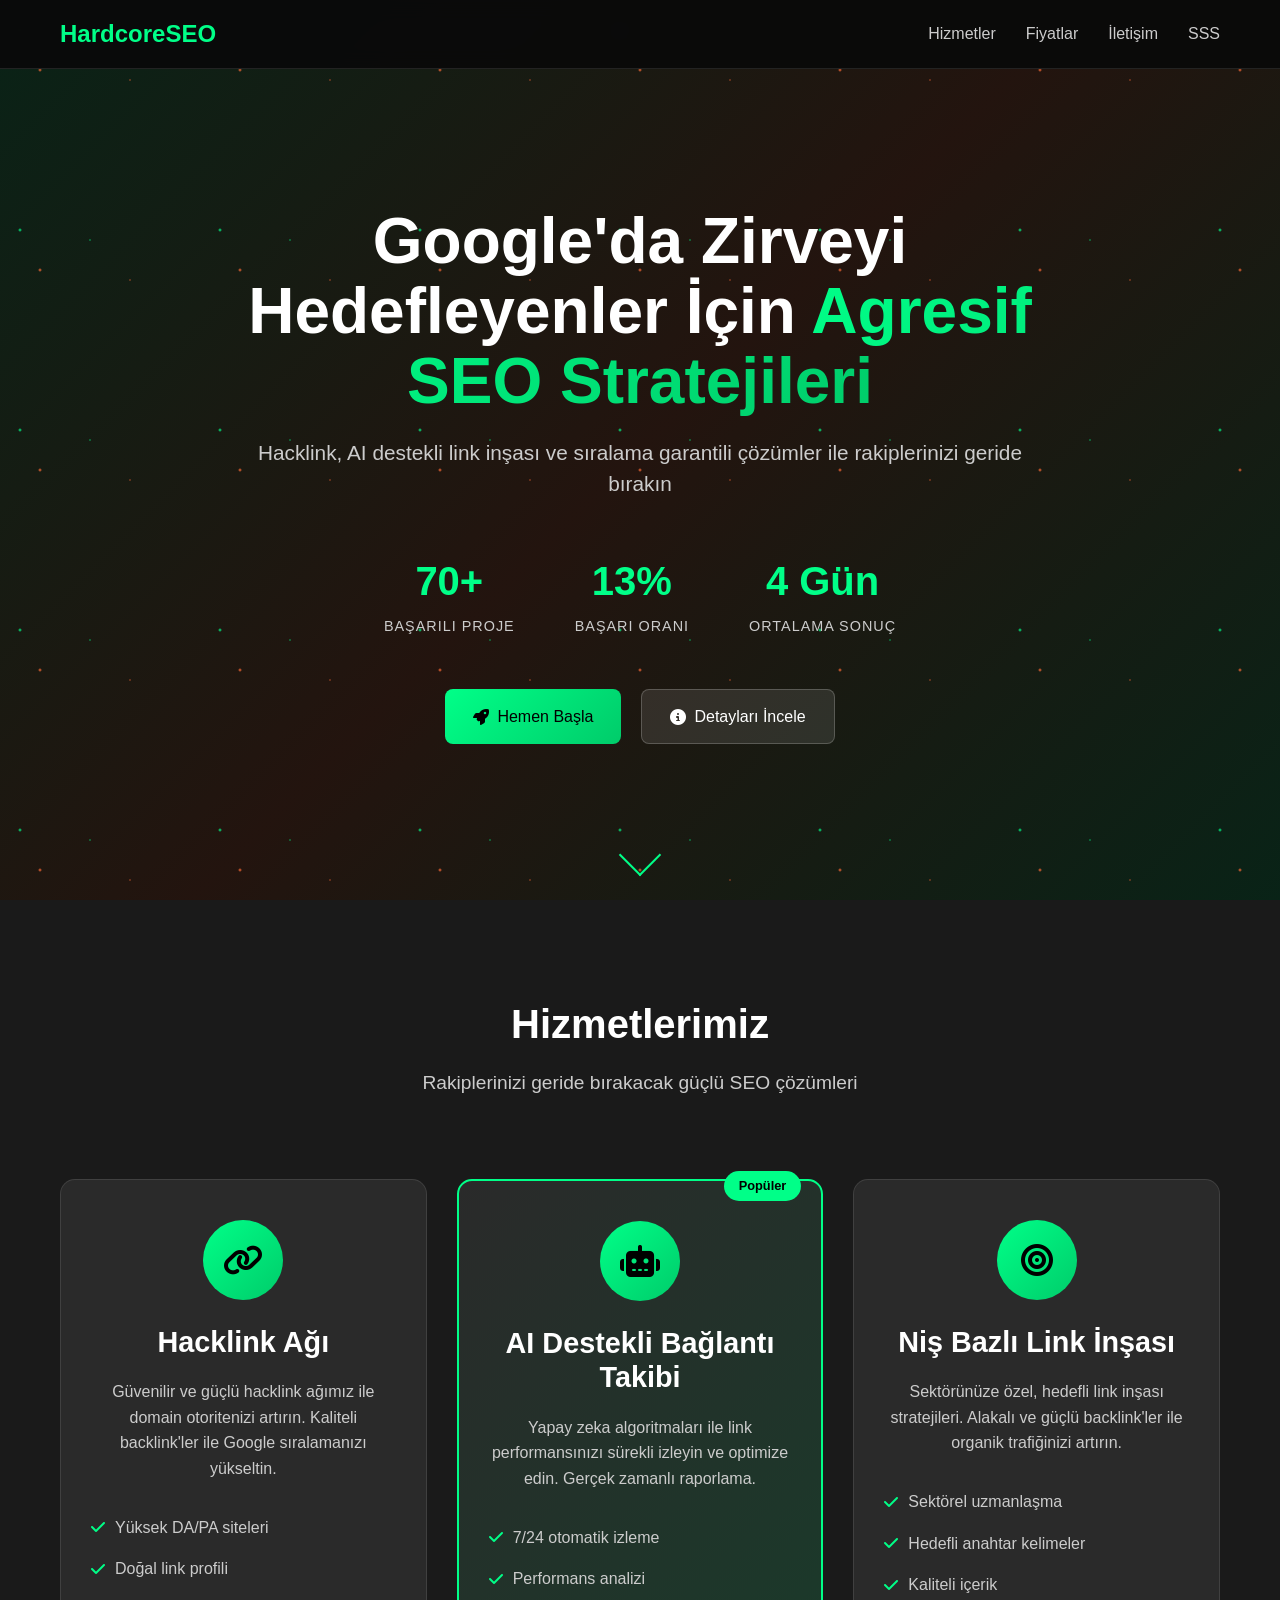
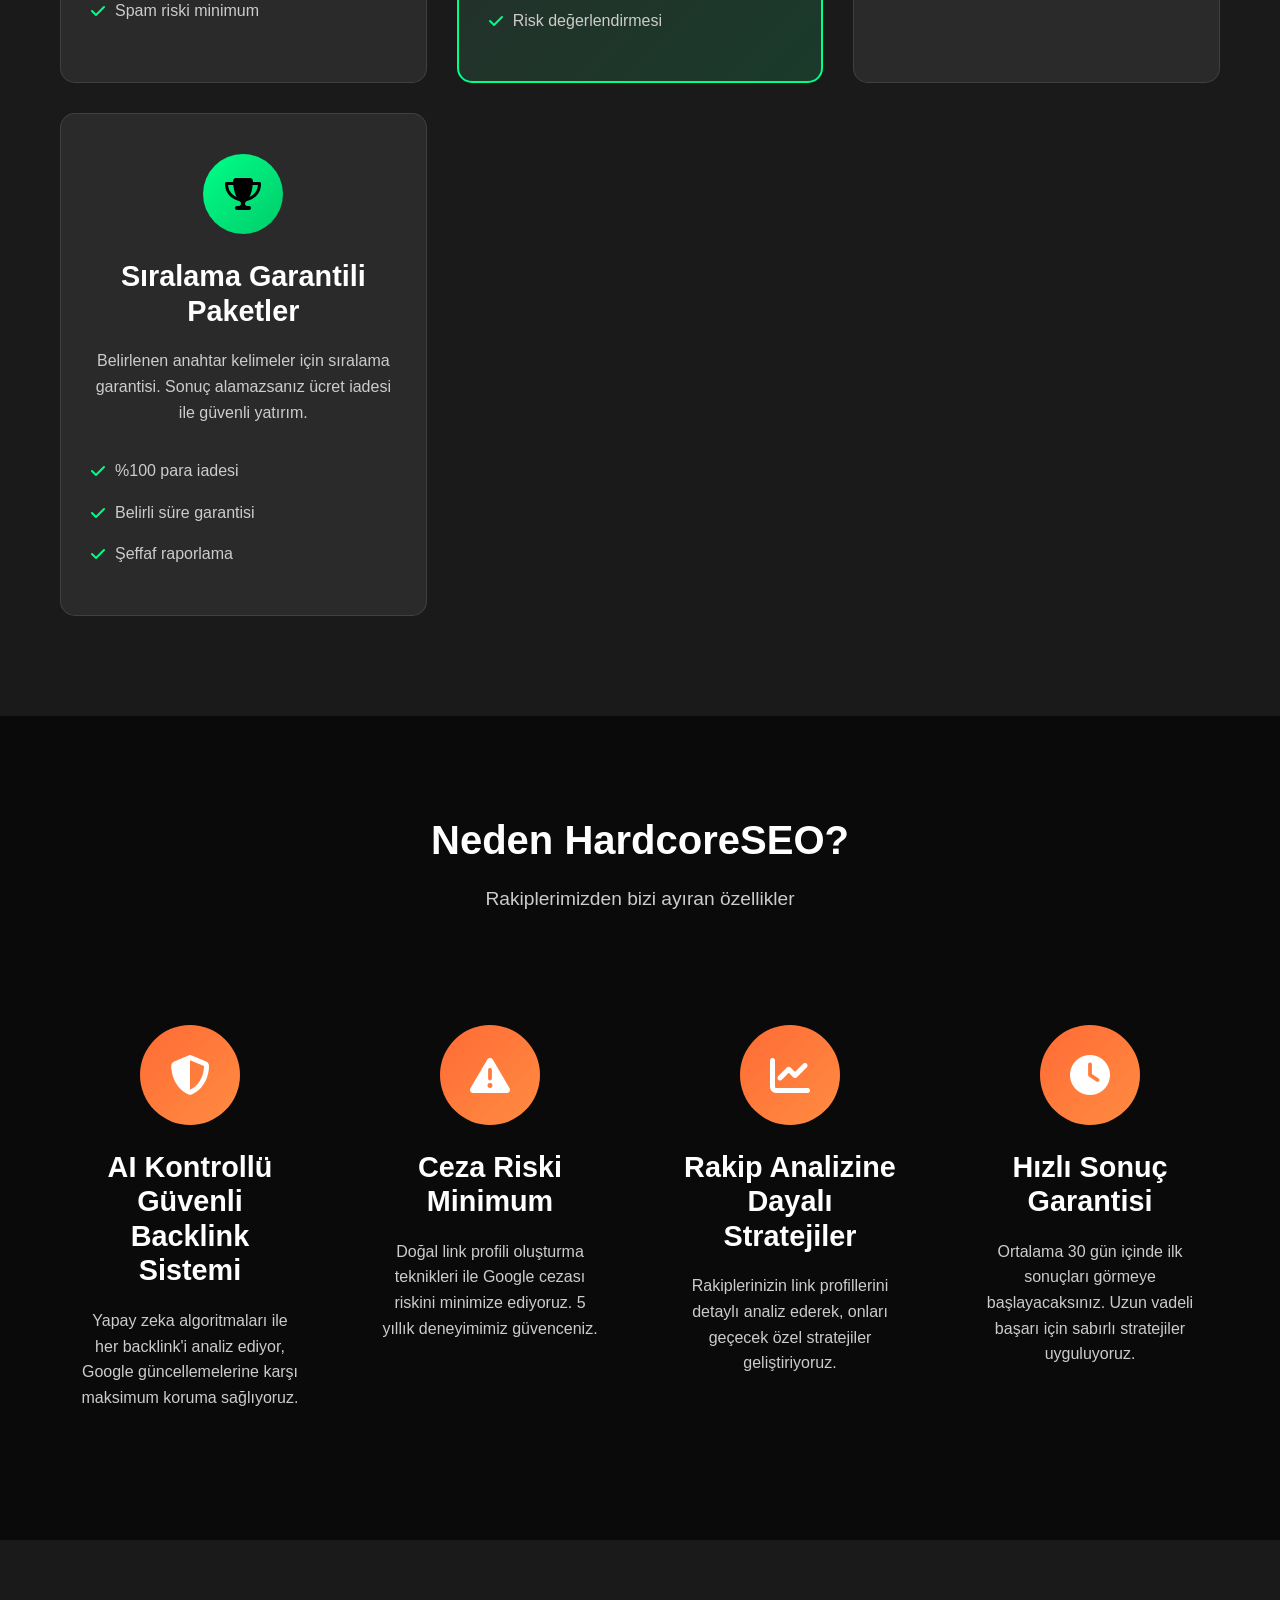
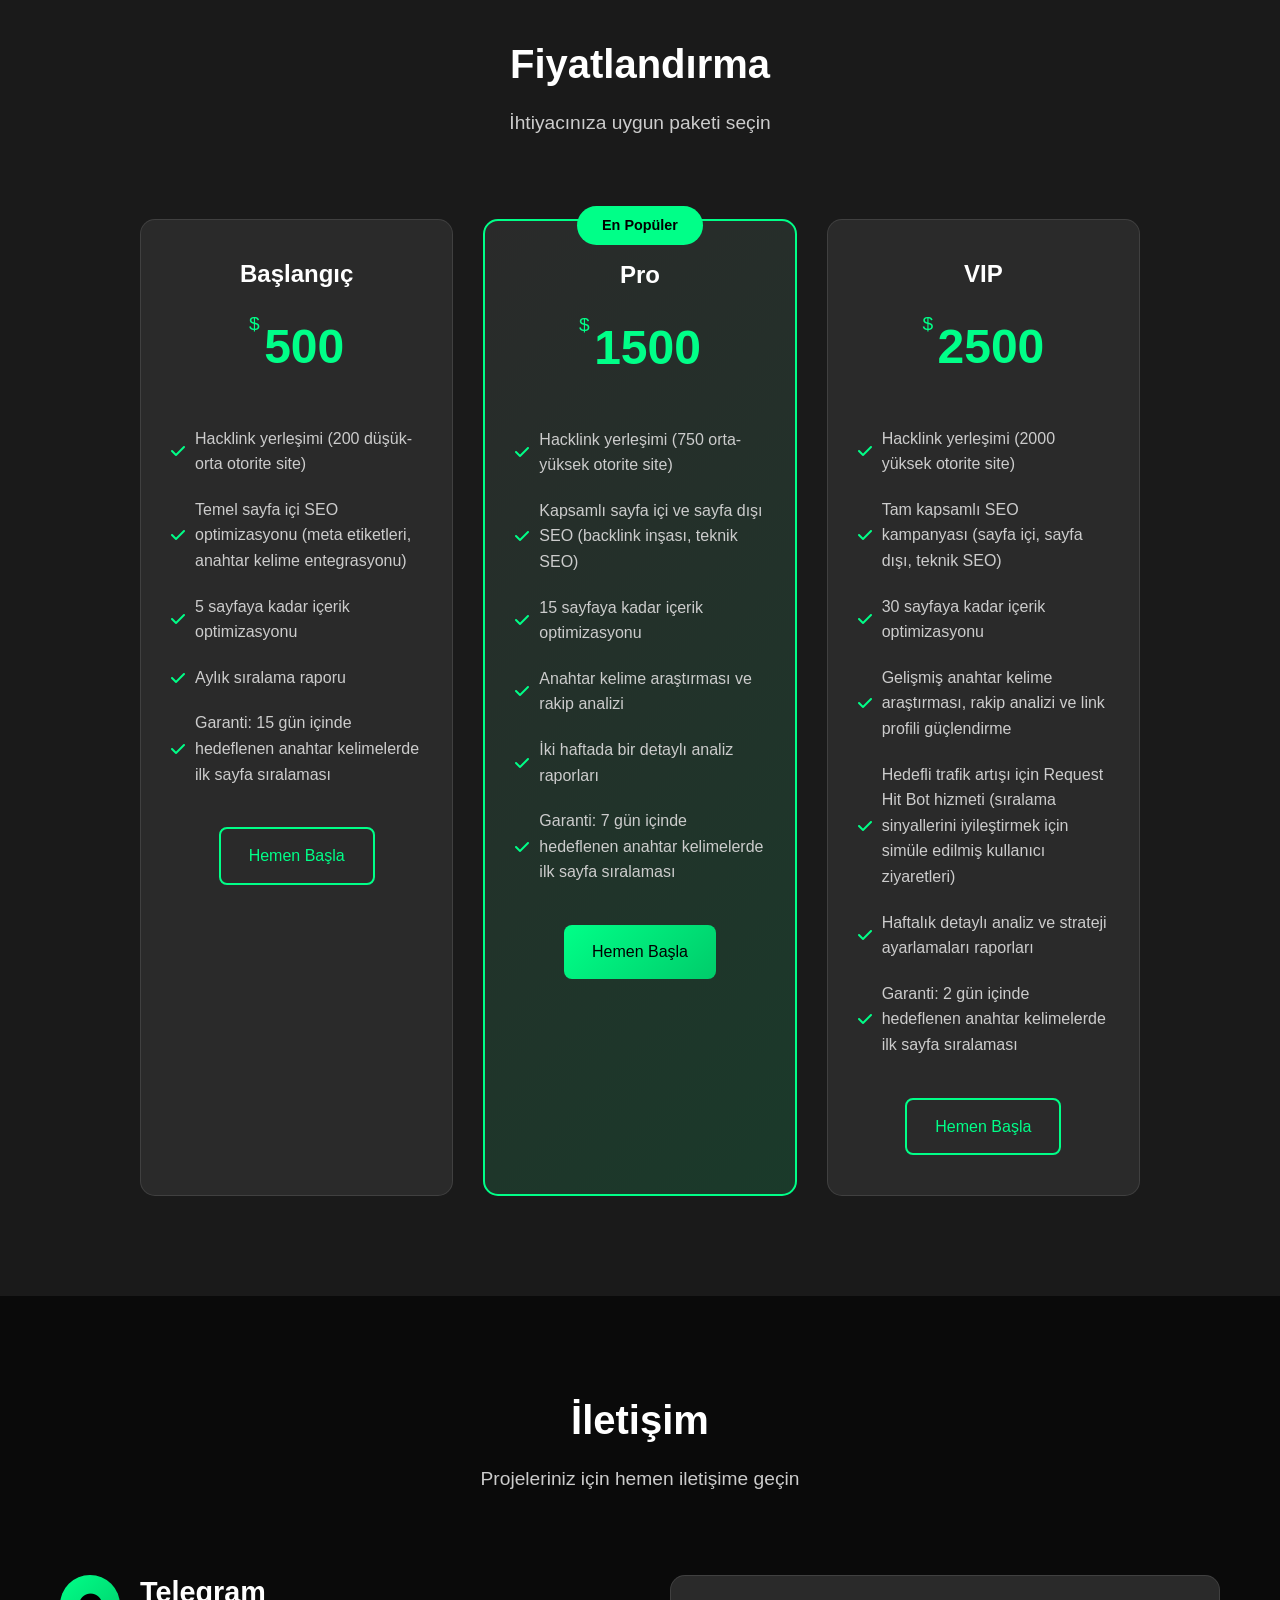
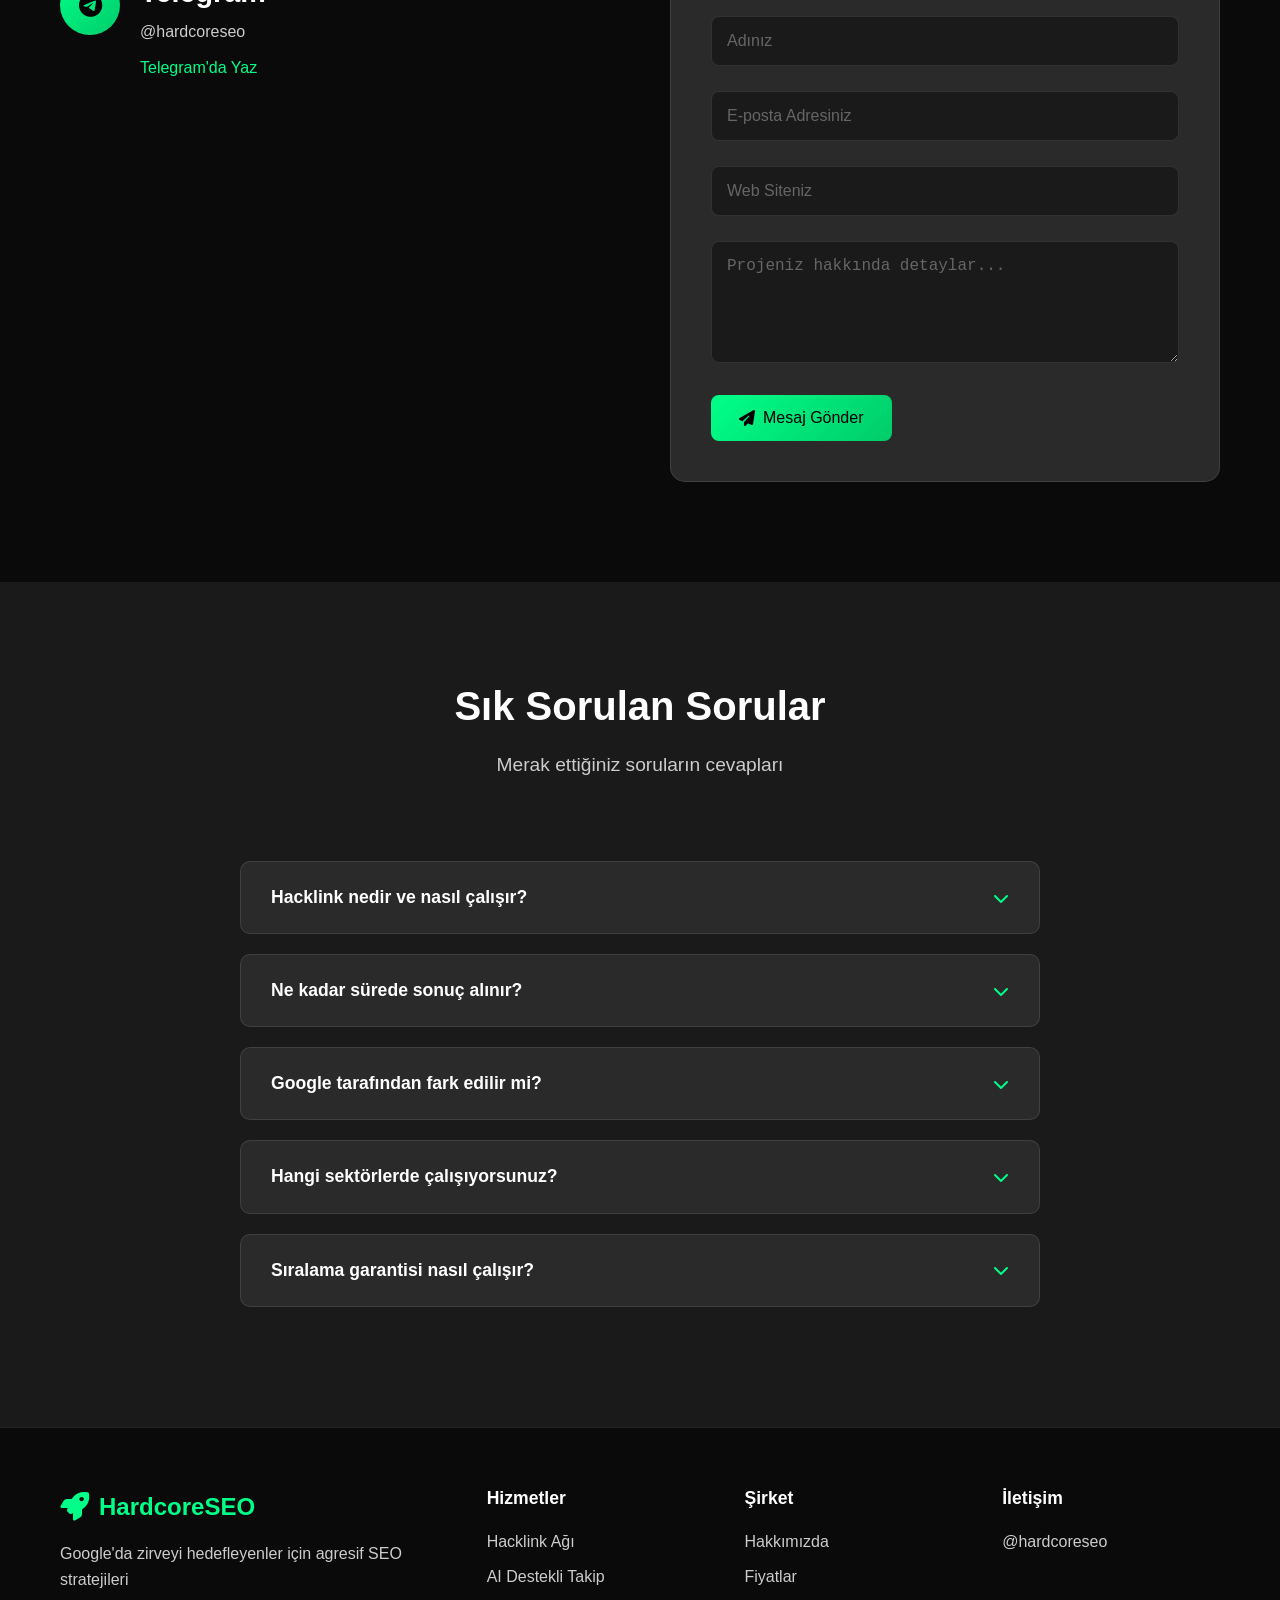
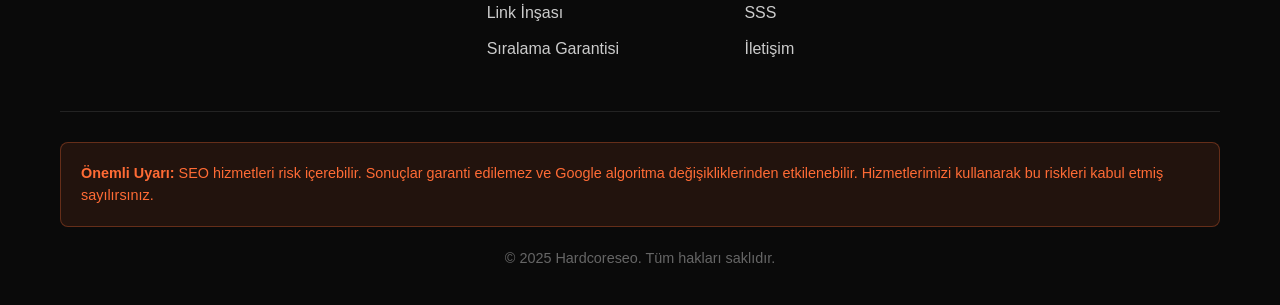
==== commit b5aa213c: "Update index.html" ====
--- a/index.html
+++ b/index.html
@@ -208,7 +208,7 @@
                         </div>
                     </div>
                     <ul class="pricing-features">
-                        <li><i class="fas fa-check"></i> Hacklink yerleşimi (10 düşük-orta otorite site)</li>
+                        <li><i class="fas fa-check"></i> Hacklink yerleşimi (200 düşük-orta otorite site)</li>
                         <li><i class="fas fa-check"></i> Temel sayfa içi SEO optimizasyonu (meta etiketleri, anahtar kelime entegrasyonu)</li>
                         <li><i class="fas fa-check"></i> 5 sayfaya kadar içerik optimizasyonu</li>
                         <li><i class="fas fa-check"></i> Aylık sıralama raporu</li>
@@ -228,7 +228,7 @@
                         </div>
                     </div>
                     <ul class="pricing-features">
-                        <li><i class="fas fa-check"></i> Hacklink yerleşimi (25 orta-yüksek otorite site)</li>
+                        <li><i class="fas fa-check"></i> Hacklink yerleşimi (750 orta-yüksek otorite site)</li>
                         <li><i class="fas fa-check"></i> Kapsamlı sayfa içi ve sayfa dışı SEO (backlink inşası, teknik SEO)</li>
                         <li><i class="fas fa-check"></i> 15 sayfaya kadar içerik optimizasyonu</li>
                         <li><i class="fas fa-check"></i> Anahtar kelime araştırması ve rakip analizi</li>
@@ -248,7 +248,7 @@
                         </div>
                     </div>
                     <ul class="pricing-features">
-                        <li><i class="fas fa-check"></i> Hacklink yerleşimi (50 yüksek otorite site)</li>
+                        <li><i class="fas fa-check"></i> Hacklink yerleşimi (2000 yüksek otorite site)</li>
                         <li><i class="fas fa-check"></i> Tam kapsamlı SEO kampanyası (sayfa içi, sayfa dışı, teknik SEO)</li>
                         <li><i class="fas fa-check"></i> 30 sayfaya kadar içerik optimizasyonu</li>
                         <li><i class="fas fa-check"></i> Gelişmiş anahtar kelime araştırması, rakip analizi ve link profili güçlendirme</li>
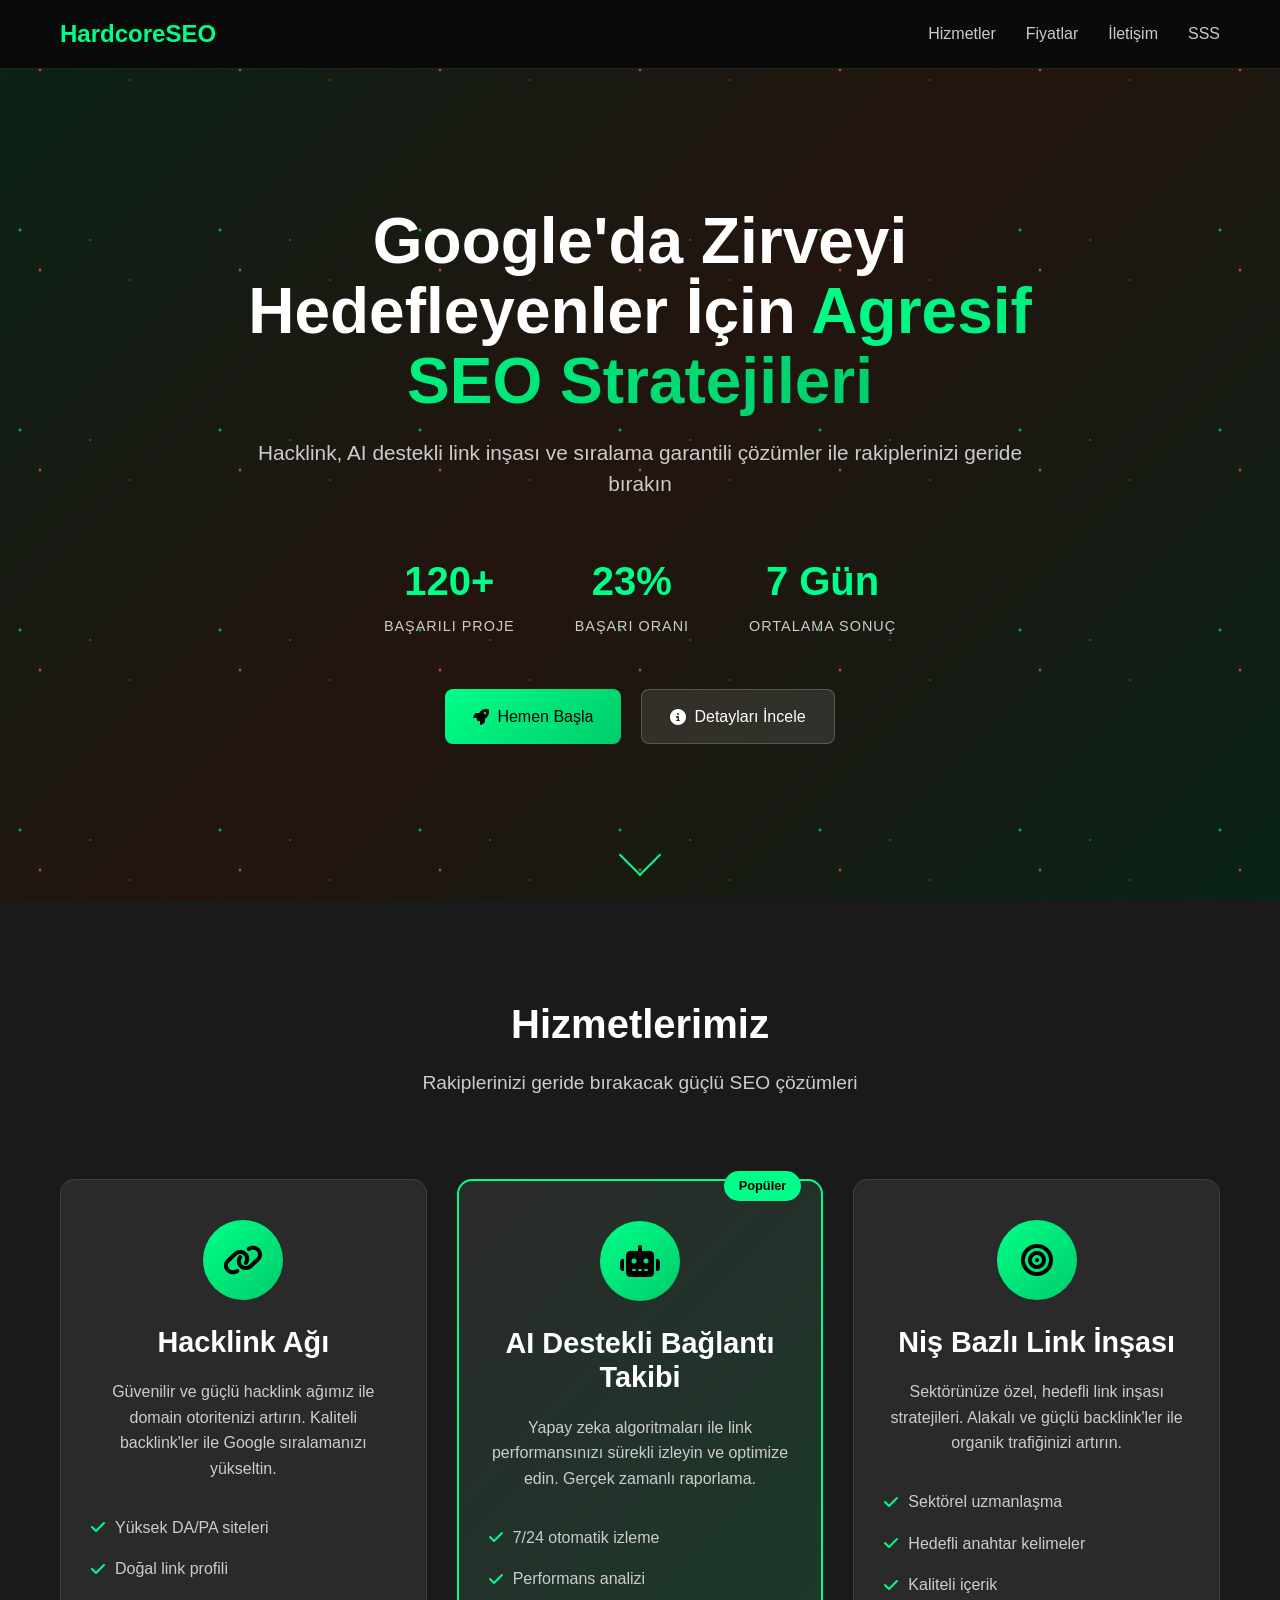
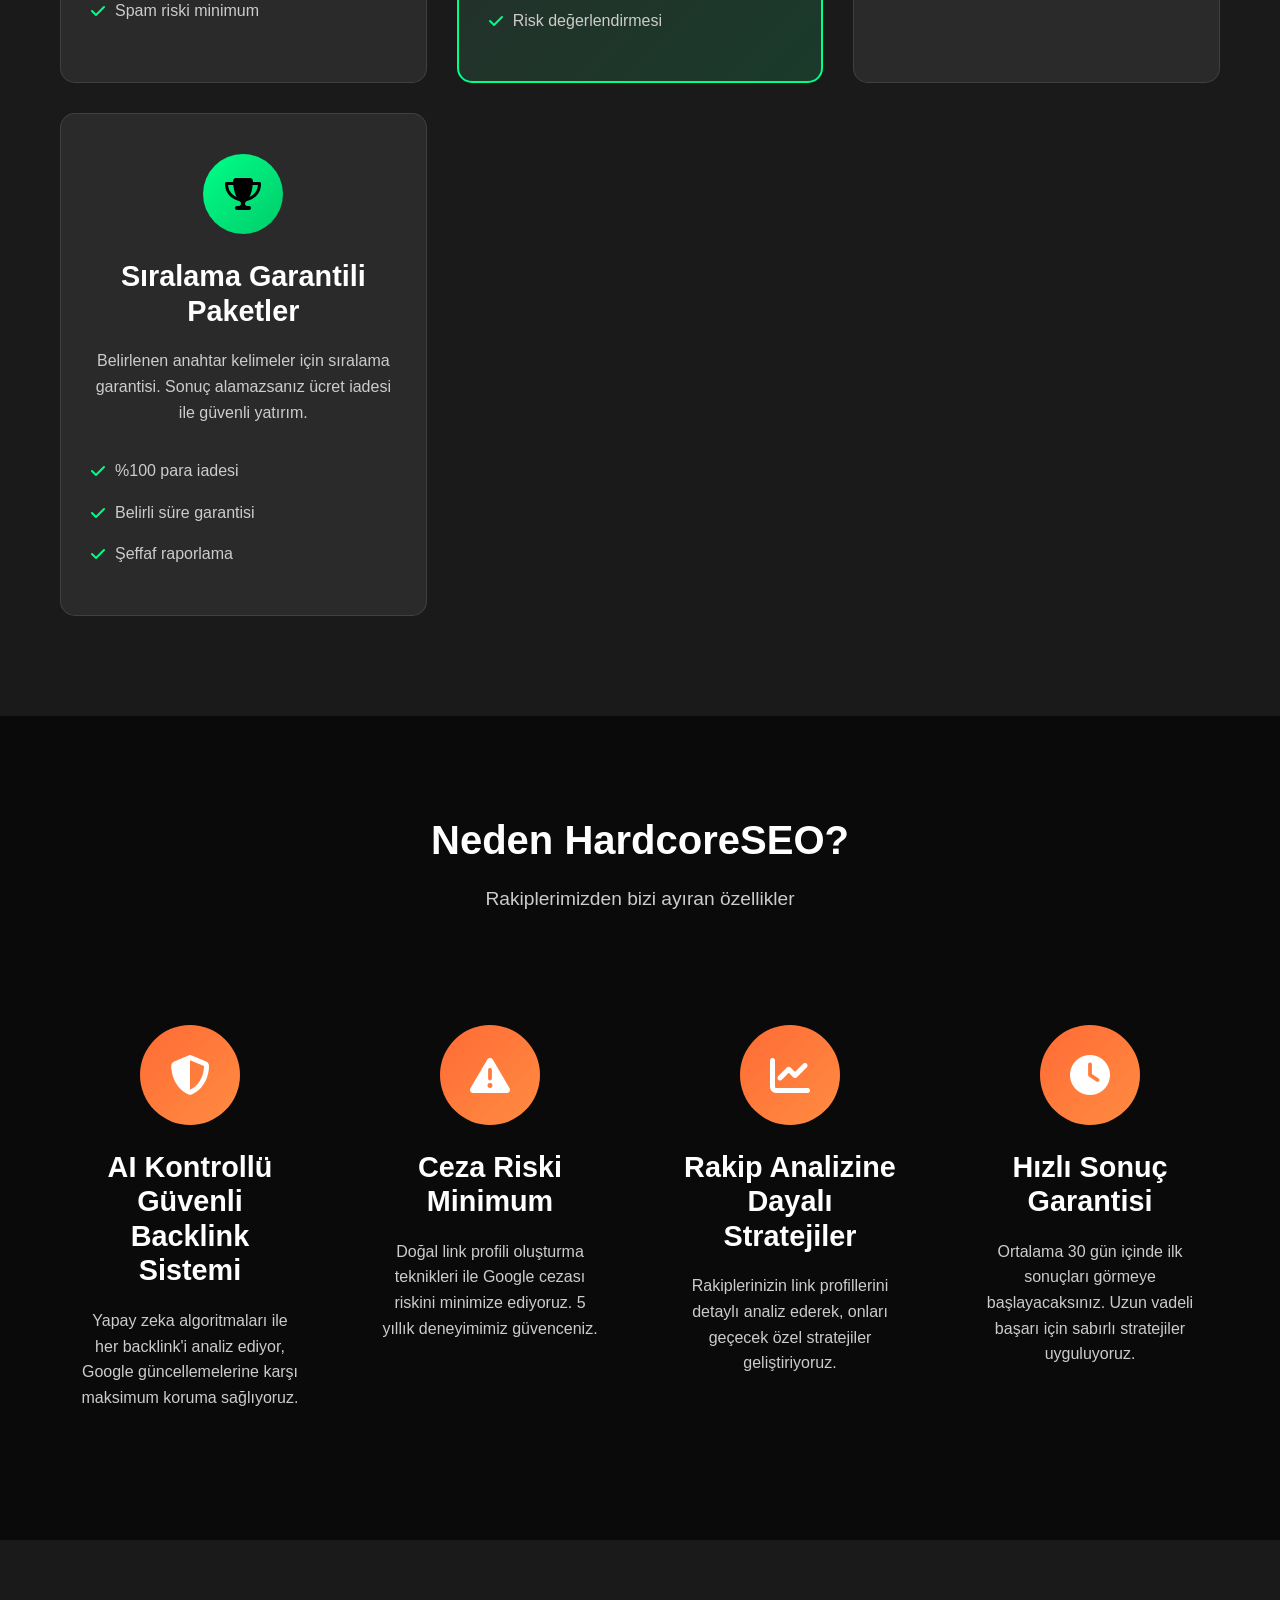
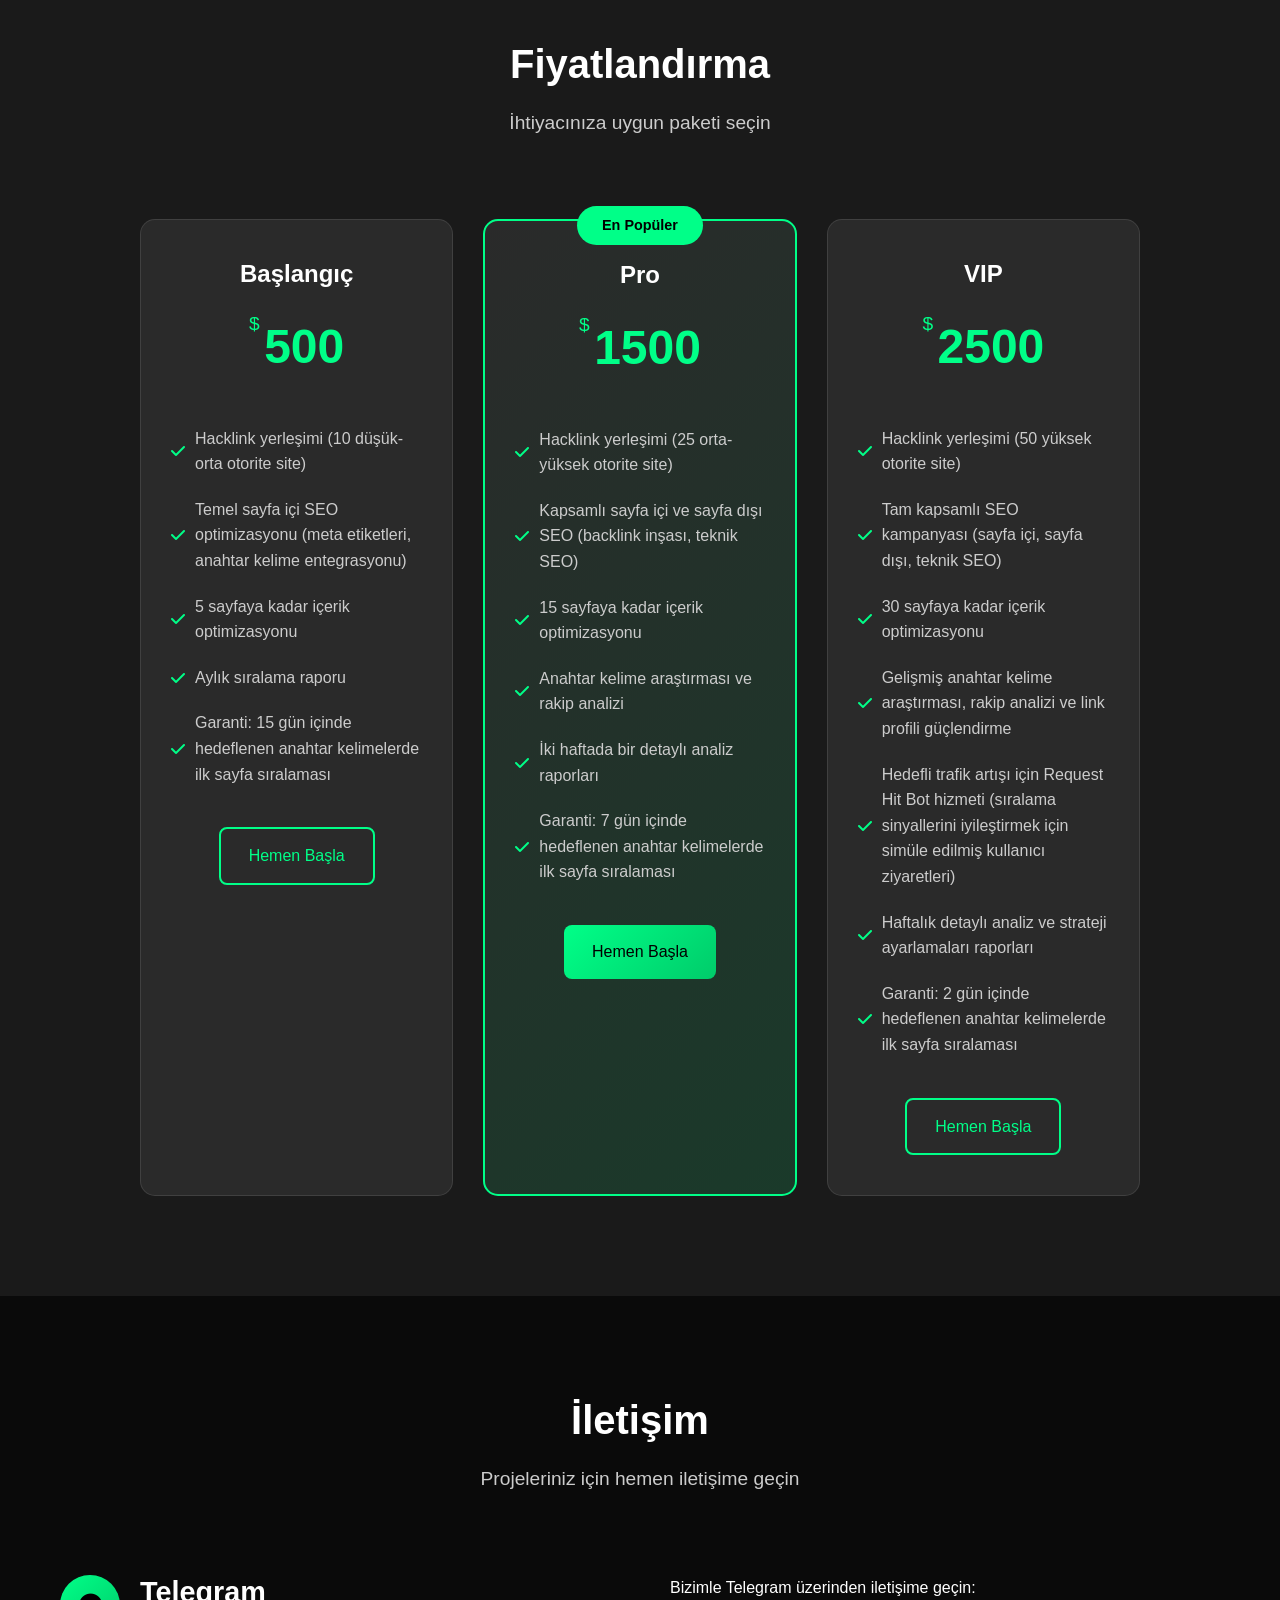
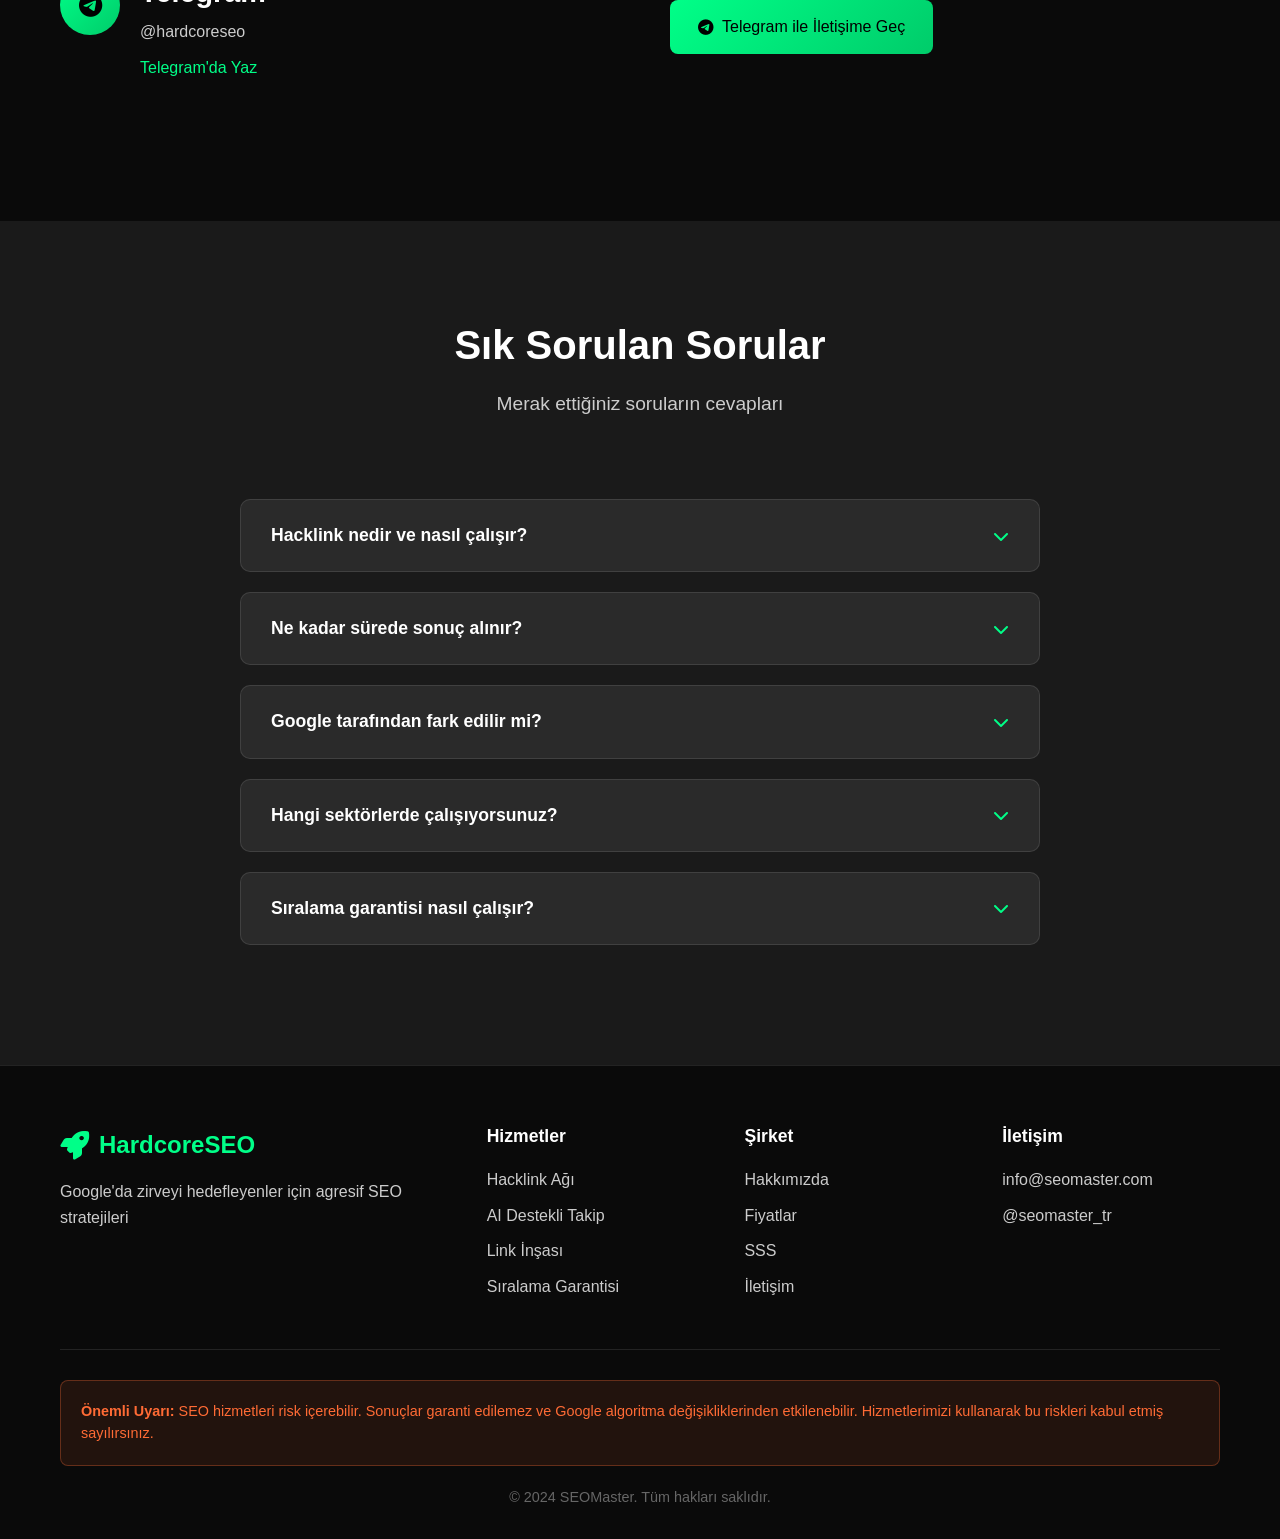
==== commit a4d4f830: "Update index.html" ====
--- a/index.html
+++ b/index.html
@@ -208,7 +208,7 @@
                         </div>
                     </div>
                     <ul class="pricing-features">
-                        <li><i class="fas fa-check"></i> Hacklink yerleşimi (200 düşük-orta otorite site)</li>
+                        <li><i class="fas fa-check"></i> Hacklink yerleşimi (10 düşük-orta otorite site)</li>
                         <li><i class="fas fa-check"></i> Temel sayfa içi SEO optimizasyonu (meta etiketleri, anahtar kelime entegrasyonu)</li>
                         <li><i class="fas fa-check"></i> 5 sayfaya kadar içerik optimizasyonu</li>
                         <li><i class="fas fa-check"></i> Aylık sıralama raporu</li>
@@ -228,7 +228,7 @@
                         </div>
                     </div>
                     <ul class="pricing-features">
-                        <li><i class="fas fa-check"></i> Hacklink yerleşimi (750 orta-yüksek otorite site)</li>
+                        <li><i class="fas fa-check"></i> Hacklink yerleşimi (25 orta-yüksek otorite site)</li>
                         <li><i class="fas fa-check"></i> Kapsamlı sayfa içi ve sayfa dışı SEO (backlink inşası, teknik SEO)</li>
                         <li><i class="fas fa-check"></i> 15 sayfaya kadar içerik optimizasyonu</li>
                         <li><i class="fas fa-check"></i> Anahtar kelime araştırması ve rakip analizi</li>
@@ -248,7 +248,7 @@
                         </div>
                     </div>
                     <ul class="pricing-features">
-                        <li><i class="fas fa-check"></i> Hacklink yerleşimi (2000 yüksek otorite site)</li>
+                        <li><i class="fas fa-check"></i> Hacklink yerleşimi (50 yüksek otorite site)</li>
                         <li><i class="fas fa-check"></i> Tam kapsamlı SEO kampanyası (sayfa içi, sayfa dışı, teknik SEO)</li>
                         <li><i class="fas fa-check"></i> 30 sayfaya kadar içerik optimizasyonu</li>
                         <li><i class="fas fa-check"></i> Gelişmiş anahtar kelime araştırması, rakip analizi ve link profili güçlendirme</li>
@@ -271,8 +271,6 @@
             </div>
             <div class="contact-content">
                 <div class="contact-info">
-
-                    
                     <div class="contact-item">
                         <div class="contact-icon">
                             <i class="fab fa-telegram"></i>
@@ -285,25 +283,11 @@
                     </div>
                 </div>
                 
-                <div class="contact-form">
-                    <form class="form">
-                        <div class="form-group">
-                            <input type="text" placeholder="Adınız" required>
-                        </div>
-                        <div class="form-group">
-                            <input type="email" placeholder="E-posta Adresiniz" required>
-                        </div>
-                        <div class="form-group">
-                            <input type="url" placeholder="Web Siteniz">
-                        </div>
-                        <div class="form-group">
-                            <textarea placeholder="Projeniz hakkında detaylar..." rows="5" required></textarea>
-                        </div>
-                        <button type="submit" class="btn btn-primary">
-                            <i class="fas fa-paper-plane"></i>
-                            Mesaj Gönder
-                        </button>
-                    </form>
+                <div class="telegram-contact-button">
+                    <p>Bizimle Telegram üzerinden iletişime geçin:</p>
+                    <a href="https://t.me/hardcoreseo" class="btn btn-primary telegram-btn" target="_blank">
+                        <i class="fab fa-telegram-plane"></i> Telegram ile İletişime Geç
+                    </a>
                 </div>
             </div>
         </div>
@@ -406,7 +390,8 @@
                     <div class="footer-column">
                         <h4>İletişim</h4>
                         <ul>
-                            <li><a href="https://t.me/hardcoreseo">@hardcoreseo</a></li>
+                            <li><a href="mailto:info@seomaster.com">info@seomaster.com</a></li>
+                            <li><a href="https://t.me/seomaster_tr">@seomaster_tr</a></li>
                         </ul>
                     </div>
                 </div>
@@ -417,7 +402,7 @@
                     <p><strong>Önemli Uyarı:</strong> SEO hizmetleri risk içerebilir. Sonuçlar garanti edilemez ve Google algoritma değişikliklerinden etkilenebilir. Hizmetlerimizi kullanarak bu riskleri kabul etmiş sayılırsınız.</p>
                 </div>
                 <div class="footer-copyright">
-                    <p>&copy; 2025 Hardcoreseo. Tüm hakları saklıdır.</p>
+                    <p>&copy; 2024 SEOMaster. Tüm hakları saklıdır.</p>
                 </div>
             </div>
         </div>
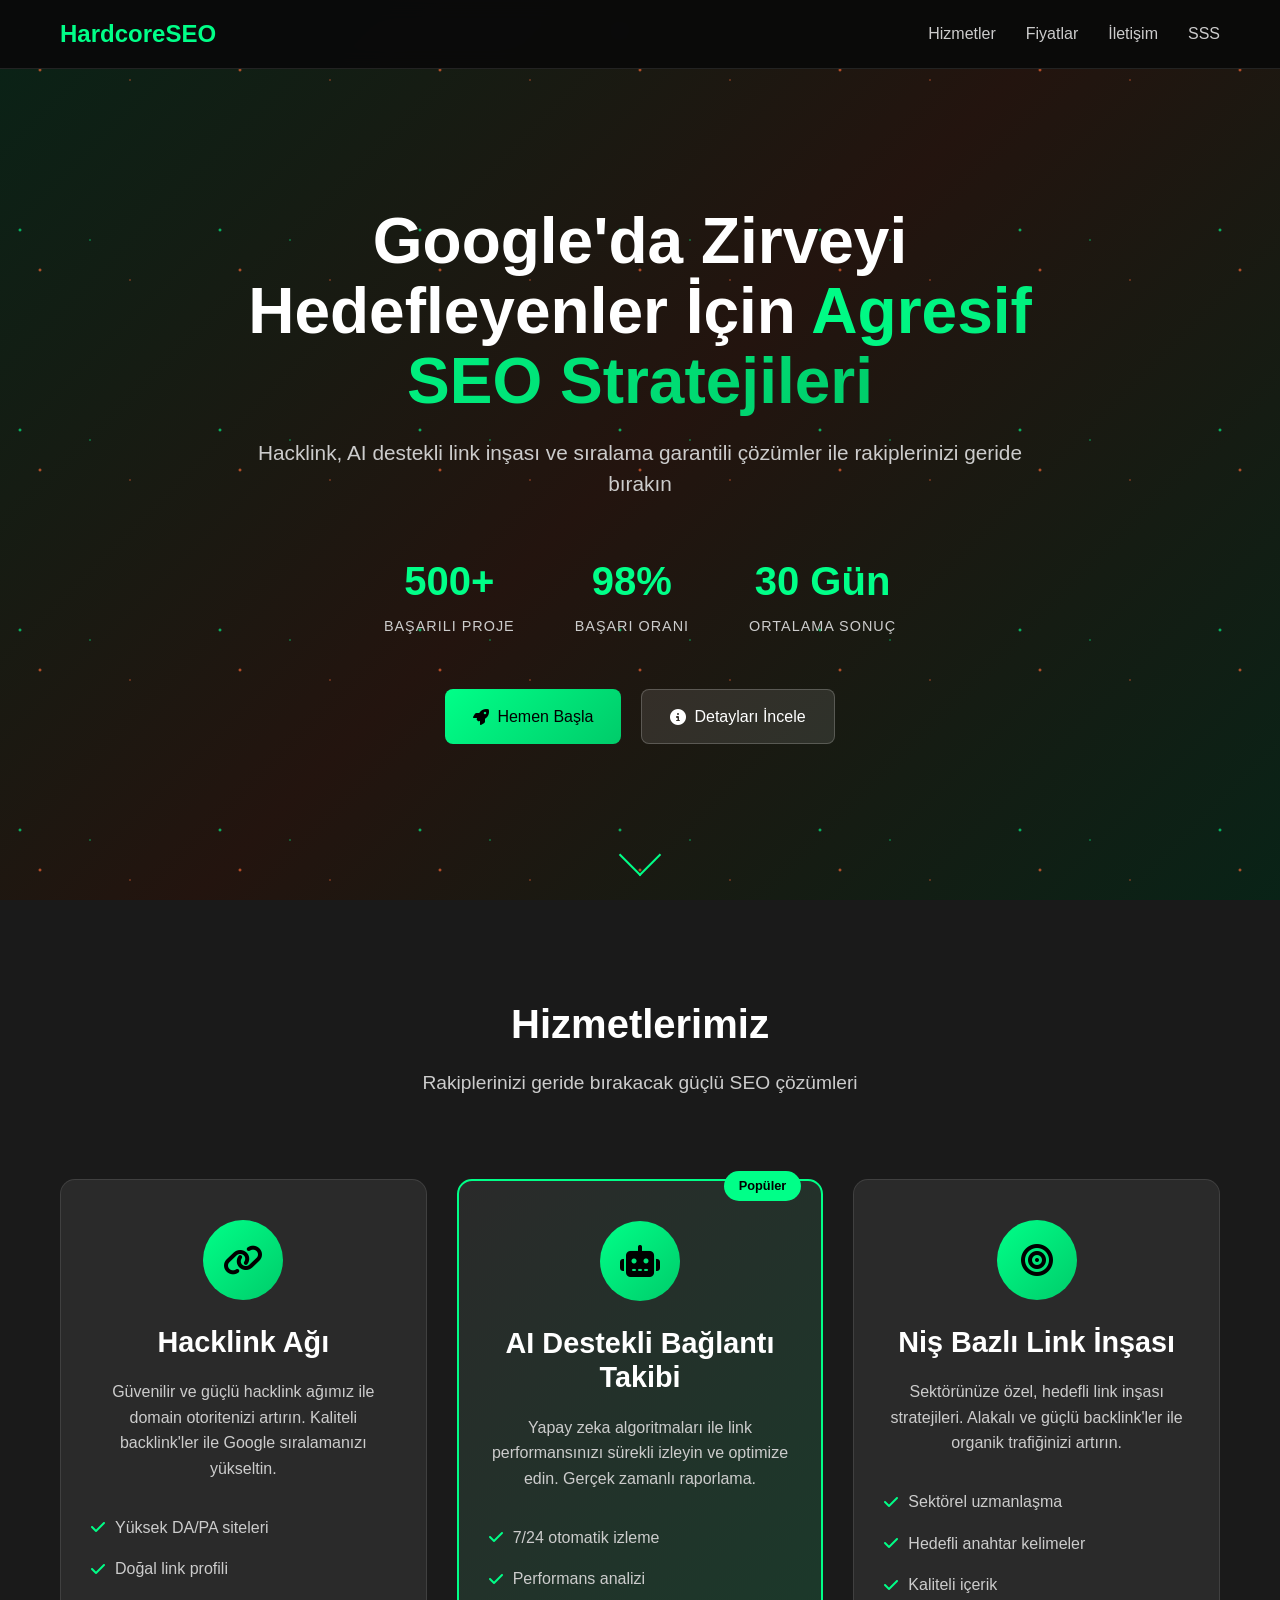
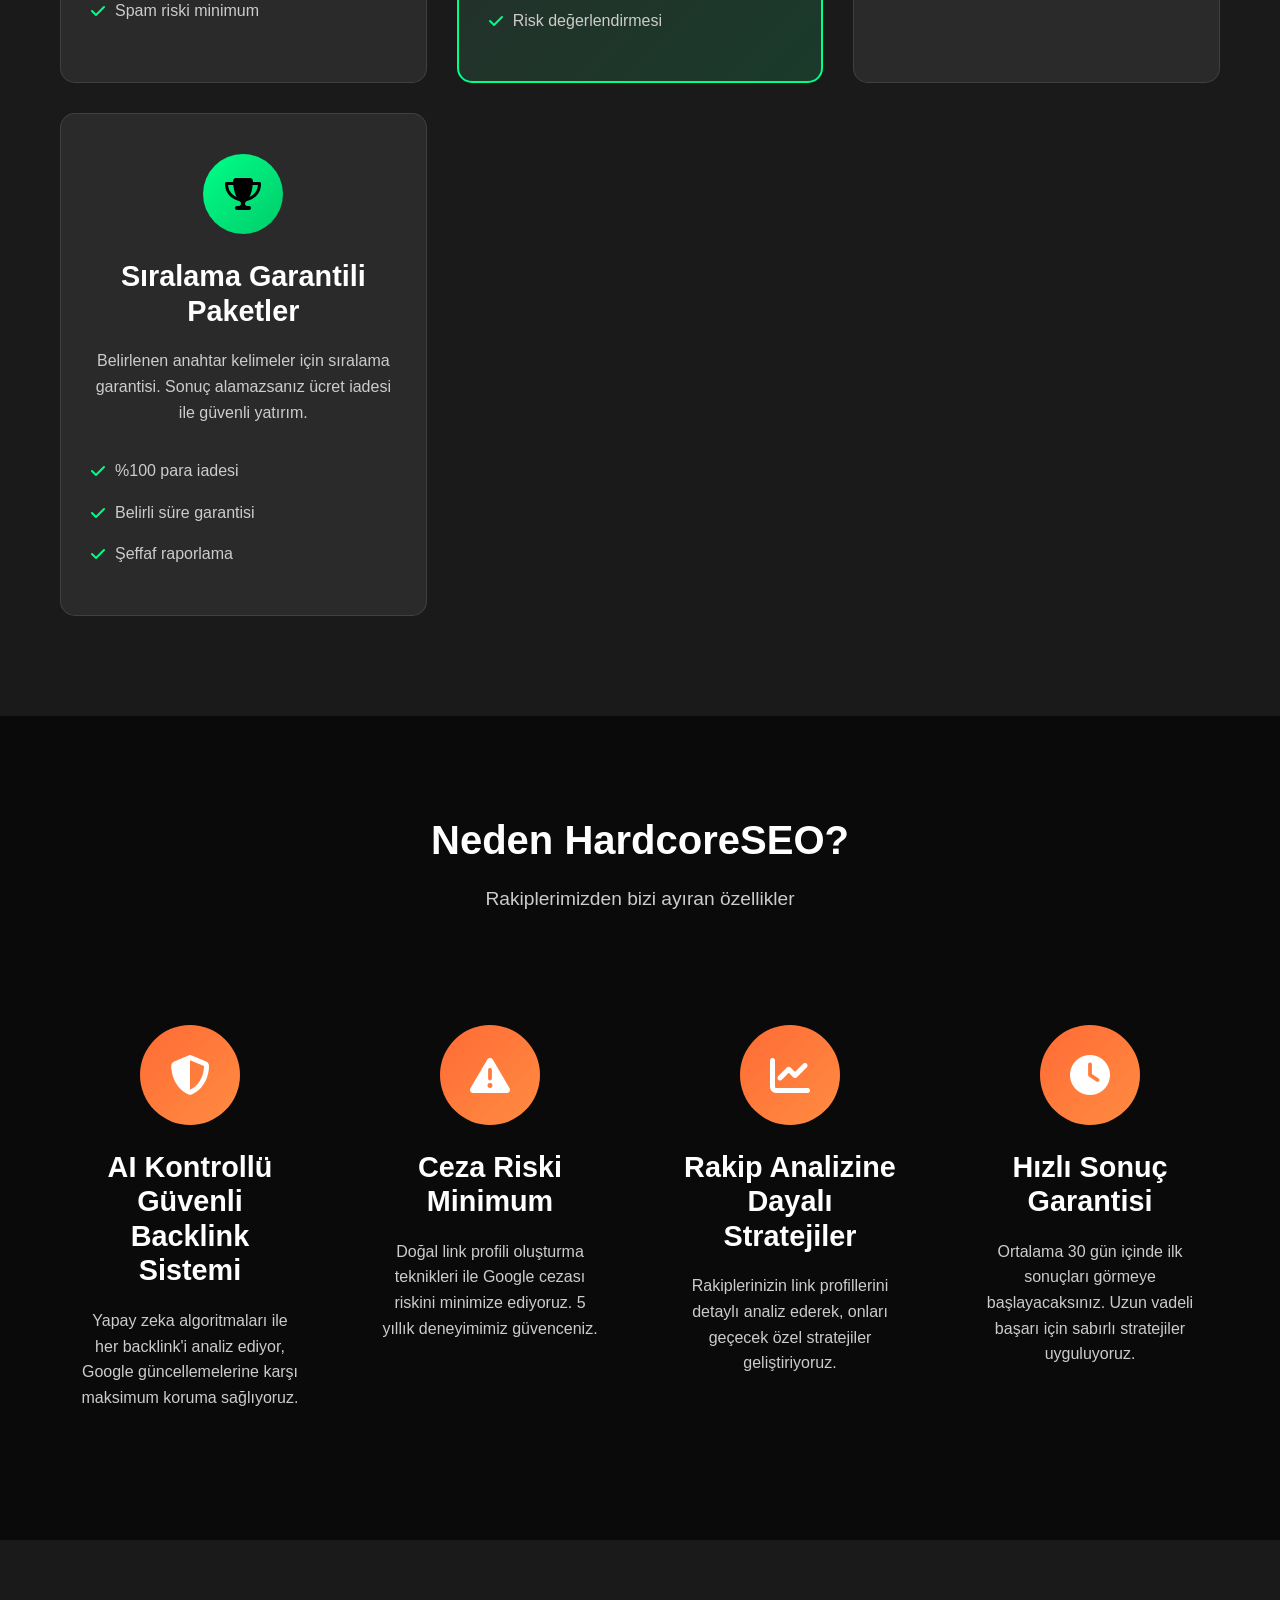
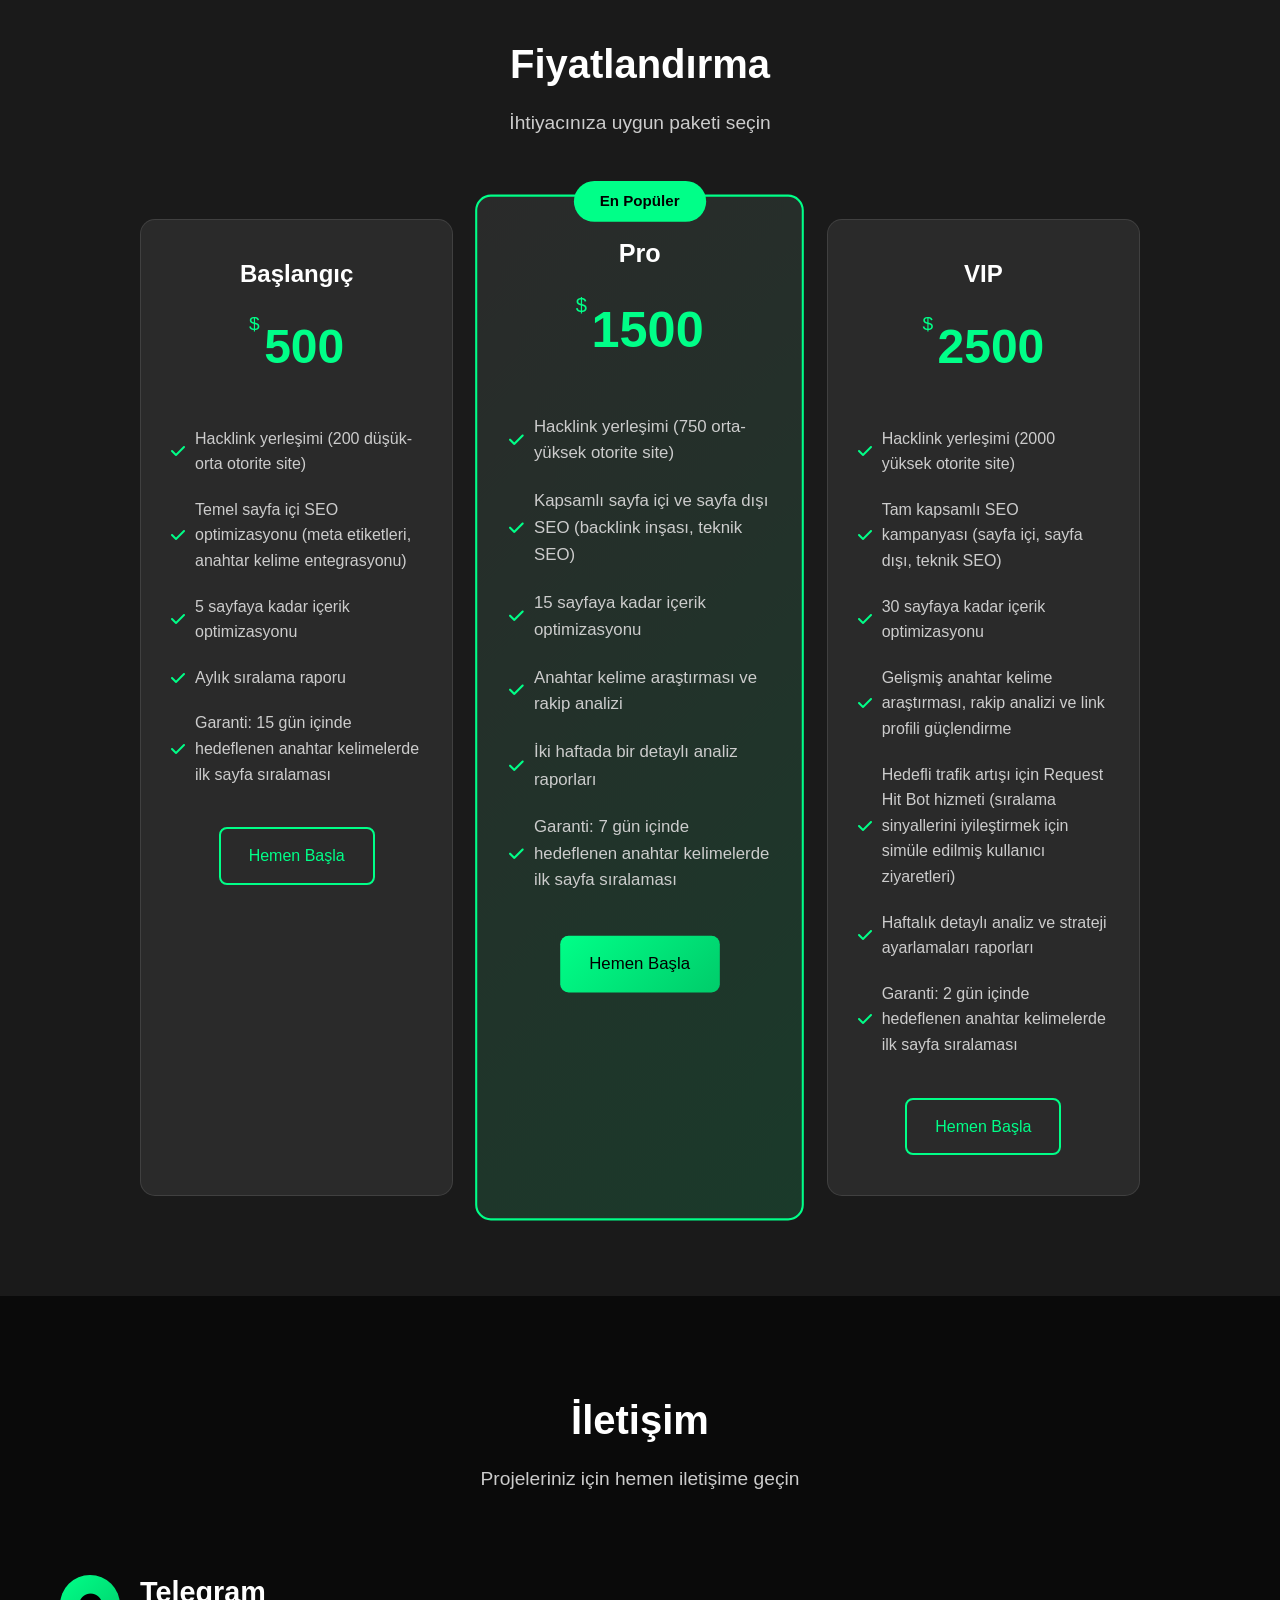
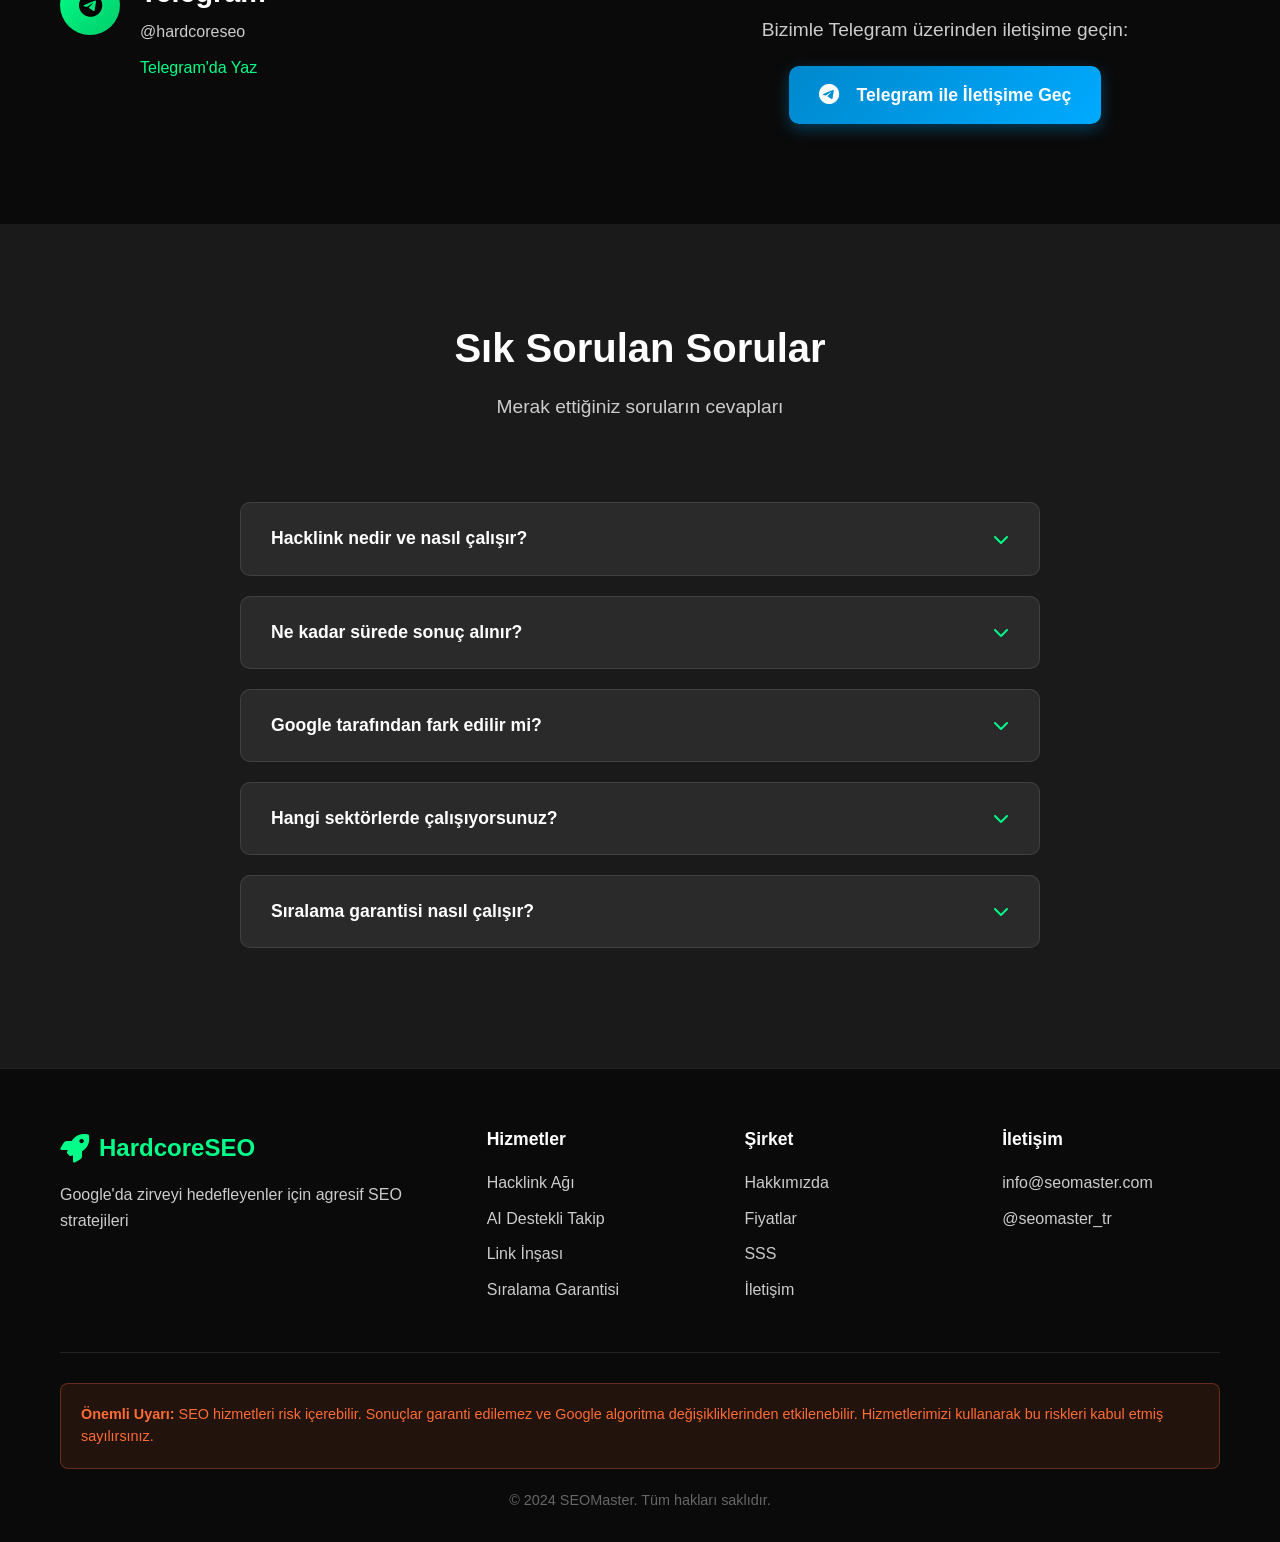
==== commit 8910d295: "Update index.html" ====
--- a/index.html
+++ b/index.html
@@ -208,7 +208,7 @@
                         </div>
                     </div>
                     <ul class="pricing-features">
-                        <li><i class="fas fa-check"></i> Hacklink yerleşimi (10 düşük-orta otorite site)</li>
+                        <li><i class="fas fa-check"></i> Hacklink yerleşimi (200 düşük-orta otorite site)</li>
                         <li><i class="fas fa-check"></i> Temel sayfa içi SEO optimizasyonu (meta etiketleri, anahtar kelime entegrasyonu)</li>
                         <li><i class="fas fa-check"></i> 5 sayfaya kadar içerik optimizasyonu</li>
                         <li><i class="fas fa-check"></i> Aylık sıralama raporu</li>
@@ -228,7 +228,7 @@
                         </div>
                     </div>
                     <ul class="pricing-features">
-                        <li><i class="fas fa-check"></i> Hacklink yerleşimi (25 orta-yüksek otorite site)</li>
+                        <li><i class="fas fa-check"></i> Hacklink yerleşimi (750 orta-yüksek otorite site)</li>
                         <li><i class="fas fa-check"></i> Kapsamlı sayfa içi ve sayfa dışı SEO (backlink inşası, teknik SEO)</li>
                         <li><i class="fas fa-check"></i> 15 sayfaya kadar içerik optimizasyonu</li>
                         <li><i class="fas fa-check"></i> Anahtar kelime araştırması ve rakip analizi</li>
@@ -248,7 +248,7 @@
                         </div>
                     </div>
                     <ul class="pricing-features">
-                        <li><i class="fas fa-check"></i> Hacklink yerleşimi (50 yüksek otorite site)</li>
+                        <li><i class="fas fa-check"></i> Hacklink yerleşimi (2000 yüksek otorite site)</li>
                         <li><i class="fas fa-check"></i> Tam kapsamlı SEO kampanyası (sayfa içi, sayfa dışı, teknik SEO)</li>
                         <li><i class="fas fa-check"></i> 30 sayfaya kadar içerik optimizasyonu</li>
                         <li><i class="fas fa-check"></i> Gelişmiş anahtar kelime araştırması, rakip analizi ve link profili güçlendirme</li>
--- a/styles.css
+++ b/styles.css
@@ -578,39 +578,7 @@
     color: #00cc6a;
 }
 
-.form {
-    background: #2a2a2a;
-    padding: 40px;
-    border-radius: 15px;
-    border: 1px solid rgba(255, 255, 255, 0.1);
-}
-
-.form-group {
-    margin-bottom: 25px;
-}
-
-.form-group input,
-.form-group textarea {
-    width: 100%;
-    padding: 15px;
-    background: #1a1a1a;
-    border: 1px solid rgba(255, 255, 255, 0.1);
-    border-radius: 8px;
-    color: #fff;
-    font-size: 16px;
-    transition: border-color 0.3s ease;
-}
-
-.form-group input:focus,
-.form-group textarea:focus {
-    outline: none;
-    border-color: #00ff88;
-}
-
-.form-group input::placeholder,
-.form-group textarea::placeholder {
-    color: #666;
-}
+
 
 /* FAQ Section */
 .faq {
@@ -890,3 +858,47 @@
     transform: translateX(0);
 }
 
+
+
+.telegram-contact-button {
+    text-align: center;
+    margin-top: 40px;
+}
+
+.telegram-contact-button p {
+    font-size: 1.2rem;
+    color: #cccccc;
+    margin-bottom: 20px;
+}
+
+.telegram-btn {
+    padding: 15px 30px;
+    font-size: 1.1rem;
+    font-weight: 600;
+    border-radius: 10px;
+    background: linear-gradient(135deg, #0088cc, #00aaff);
+    color: #fff;
+    box-shadow: 0 5px 15px rgba(0, 136, 204, 0.4);
+    transition: all 0.3s ease;
+}
+
+.telegram-btn:hover {
+    transform: translateY(-5px) scale(1.02);
+    box-shadow: 0 10px 25px rgba(0, 136, 204, 0.6);
+}
+
+.telegram-btn i {
+    margin-right: 10px;
+    font-size: 1.3rem;
+}
+
+@media (max-width: 768px) {
+    .contact-content {
+        grid-template-columns: 1fr;
+    }
+    .telegram-contact-button {
+        margin-top: 20px;
+    }
+}
+
+
